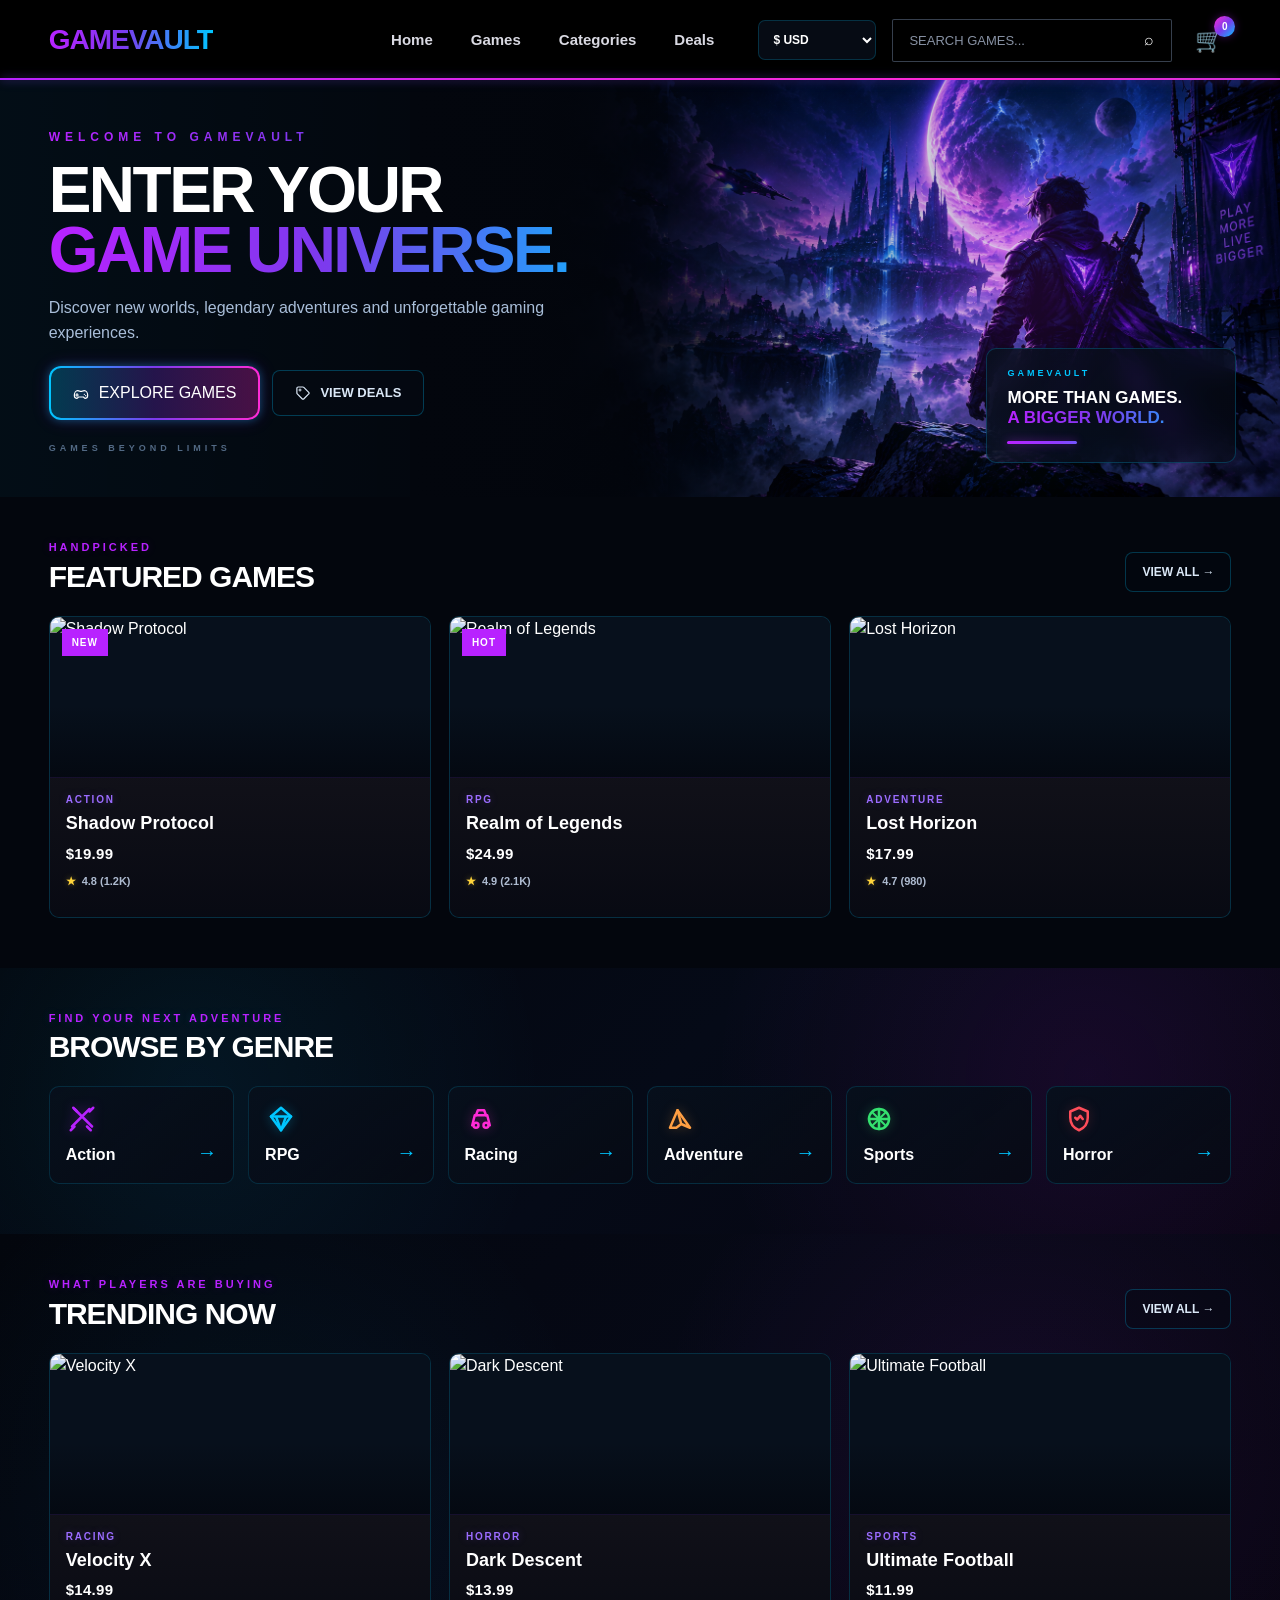
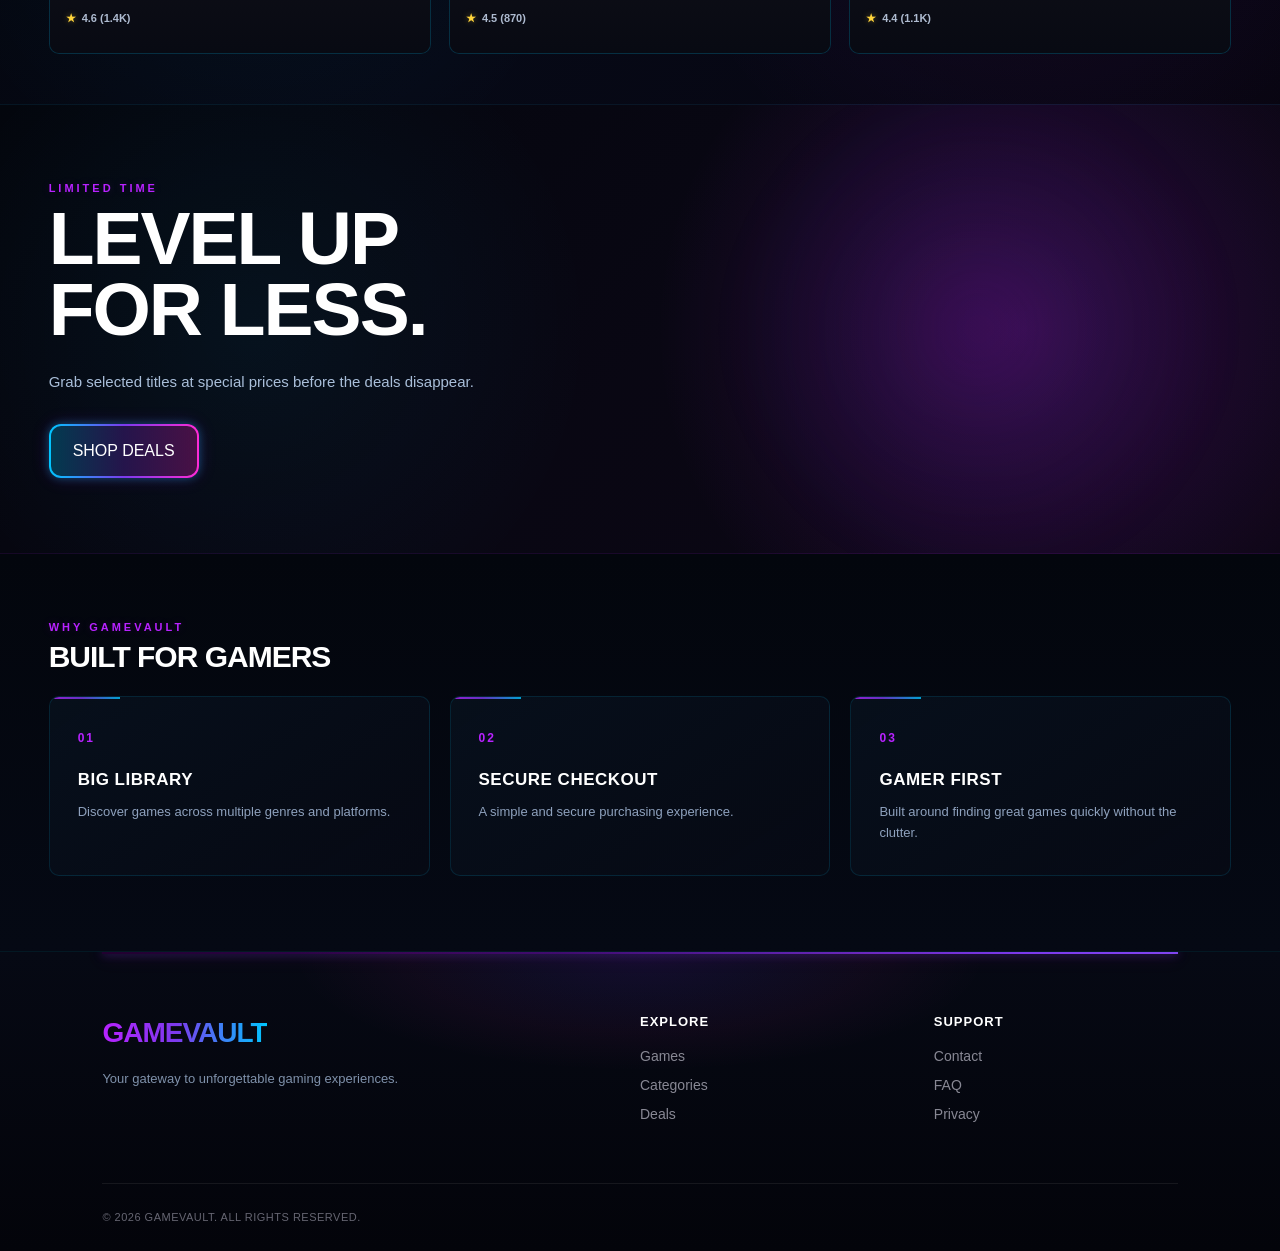
==== index.html @ 0b053c2a "Add files via upload" ====
<!DOCTYPE html>
<html lang="en">
<head>
    <meta charset="UTF-8">
    <meta name="viewport" content="width=device-width, initial-scale=1.0">
    <title>GameVault | Your Gaming Universe</title>
    <link rel="stylesheet" href="style.css">
</head>

<body>

    <!-- NAVIGATION -->
    <header>

        <nav class="navbar">

            <a href="index.html" class="logo">
                GAME<span>VAULT</span>
            </a>

            <ul class="nav-links">

                <li>
                    <a href="index.html">
                        Home
                    </a>
                </li>

                <li>
                    <a href="games.html">
                        Games
                    </a>
                </li>

                <li>
                    <a href="games.html#explore-games">
                        Categories
                    </a>
                </li>

                <li>
                    <a href="#deals">
                        Deals
                    </a>
                </li>

            </ul>

            <div class="nav-actions">

                <select class="currency-selector" id="currencySelector">

                    <option value="USD">
                        $ USD
                    </option>

                    <option value="NGN">
                        ₦ NGN
                    </option>

                    <option value="EUR">
                        € EUR
                    </option>

                    <option value="GBP">
                        £ GBP
                    </option>

                </select>


                <!-- SEARCH -->
                <div class="search-box">

                    <input
                        type="text"
                        id="gameSearch"
                        placeholder="SEARCH GAMES..."
                        autocomplete="off"
                    >

                    <button
                        class="search-btn"
                        id="searchBtn"
                        type="button"
                    >
                        ⌕
                    </button>

                    <div
                        class="search-results"
                        id="searchResults"
                    ></div>

                </div>


                <a href="cart.html" class="cart-btn">
                    🛒 <span>0</span>
                </a>

            </div>

            <button
    type="button"
    class="mobile-menu-btn"
    id="mobileMenuBtn"
    aria-label="Open navigation menu"
    aria-expanded="false"
>
    ☰
</button>

<div
    class="mobile-menu"
    id="mobileMenu"
>
    <a href="index.html">Home</a>
    <a href="games.html">Games</a>
    <a href="games.html#explore-games">Categories</a>
    <a href="index.html#deals">Deals</a>
</div>

        </nav>

    </header>


    <main>


        <!-- HERO -->
        <section class="hero">


            <!-- HERO CONTENT -->
            <div class="hero-content">

                <p class="hero-label">
                    WELCOME TO GAMEVAULT
                </p>


                <h1>
                    ENTER YOUR
                    <span>GAME UNIVERSE.</span>
                </h1>


                <p class="hero-description">
                    Discover new worlds, legendary adventures and
                    unforgettable gaming experiences.
                </p>


                <!-- HERO BUTTONS -->
                <div class="hero-buttons">


                    <!-- EXPLORE GAMES -->
                    <a
                        href="games.html"
                        class="btn primary-btn"
                    >

                        <svg
                            class="hero-btn-icon"
                            viewBox="0 0 24 24"
                            fill="none"
                            xmlns="http://www.w3.org/2000/svg"
                            aria-hidden="true"
                        >

                            <path
                                d="M7 8.5C4.24 8.5 2 11.74 2 15.5C2 18.26 3.34 20 5.2 20C6.58 20 7.36 19.05 8.25 18H15.75C16.64 19.05 17.42 20 18.8 20C20.66 20 22 18.26 22 15.5C22 11.74 19.76 8.5 17 8.5C15.55 8.5 14.5 9 13.5 9.5H10.5C9.5 9 8.45 8.5 7 8.5Z"
                                stroke="currentColor"
                                stroke-width="1.8"
                                stroke-linecap="round"
                                stroke-linejoin="round"
                            />

                            <path
                                d="M6 13V17"
                                stroke="currentColor"
                                stroke-width="1.8"
                                stroke-linecap="round"
                            />

                            <path
                                d="M4 15H8"
                                stroke="currentColor"
                                stroke-width="1.8"
                                stroke-linecap="round"
                            />

                            <circle
                                cx="17"
                                cy="14"
                                r="1"
                                fill="currentColor"
                            />

                            <circle
                                cx="19"
                                cy="16"
                                r="1"
                                fill="currentColor"
                            />

                        </svg>

                        <span>
                            EXPLORE GAMES
                        </span>

                    </a>


                    <!-- VIEW DEALS -->
                    <a
                        href="#deals"
                        class="btn secondary-btn"
                    >

                        <svg
                            class="hero-btn-icon"
                            viewBox="0 0 24 24"
                            fill="none"
                            xmlns="http://www.w3.org/2000/svg"
                            aria-hidden="true"
                        >

                            <path
                                d="M20.59 13.41L13.41 20.59C12.63 21.37 11.37 21.37 10.59 20.59L3.41 13.41C3.03 13.03 2.82 12.52 2.82 11.99V5C2.82 3.9 3.72 3 4.82 3H11.81C12.34 3 12.85 3.21 13.23 3.59L20.59 10.95C21.37 11.73 21.37 12.99 20.59 13.41Z"
                                stroke="currentColor"
                                stroke-width="1.8"
                                stroke-linecap="round"
                                stroke-linejoin="round"
                            />

                            <circle
                                cx="7.5"
                                cy="7.5"
                                r="1.5"
                                stroke="currentColor"
                                stroke-width="1.5"
                            />

                        </svg>

                        <span>
                            VIEW DEALS
                        </span>

                    </a>

                </div>


                <!-- HERO TAGLINE -->
                <div class="hero-tagline">

                    <span class="hero-tagline-line"></span>

                    <span>
                        GAMES BEYOND LIMITS
                    </span>

                </div>

            </div>


            <!-- HERO VISUAL -->
            <div class="hero-visual">

                <div class="hero-visual-glow"></div>

                <div class="hero-visual-image"></div>

                <div class="hero-visual-card">

                    <span class="hero-card-label">
                        GAMEVAULT
                    </span>

                    <h3>
                        MORE THAN GAMES.
                        <span>A BIGGER WORLD.</span>
                    </h3>

                    <div class="hero-card-line"></div>

                </div>

            </div>


        </section>


        <!-- FEATURED GAMES -->
        <section class="section featured">

            <div class="section-heading">

                <div>

                    <p class="section-label">
                        HANDPICKED
                    </p>

                    <h2>
                        FEATURED GAMES
                    </h2>

                </div>

                <a
                    href="games.html"
                    class="view-all"
                >
                    VIEW ALL →
                </a>

            </div>


            <div class="game-grid">


                <!-- SHADOW PROTOCOL -->
                <article class="game-card">

                    <div class="game-image">

                        <img
                            src="shadow-protocol.JPEG"
                            alt="Shadow Protocol"
                        >

                        <span class="game-tag">
                            NEW
                        </span>

                        <span class="game-overlay">
                            VIEW GAME
                        </span>

                    </div>

                    <div class="game-info">

                        <p class="game-category">
                            ACTION
                        </p>

                        <h3>
                            Shadow Protocol
                        </h3>

                        <p class="game-price">
                            $19.99
                        </p>

                        <div class="game-rating">
                            <span class="star">★</span>
                            <span>4.8 (1.2K)</span>
                        </div>

                    </div>

                </article>


                <!-- REALM OF LEGENDS -->
                <article class="game-card">

                    <div class="game-image game-image-2">

                        <img
                            src="realm-of-legends.JPEG"
                            alt="Realm of Legends"
                        >

                        <span class="game-tag">
                            HOT
                        </span>

                        <span class="game-overlay">
                            VIEW GAME
                        </span>

                    </div>

                    <div class="game-info">

                        <p class="game-category">
                            RPG
                        </p>

                        <h3>
                            Realm of Legends
                        </h3>

                        <p class="game-price">
                            $24.99
                        </p>

                        <div class="game-rating">
                            <span class="star">★</span>
                            <span>4.9 (2.1K)</span>
                        </div>


                    </div>

                </article>


                <!-- LOST HORIZON -->
                <article class="game-card">

                    <div class="game-image game-image-3">

                        <img
                            src="lost-horizon.JPEG"
                            alt="Lost Horizon"
                        >

                        <span class="game-overlay">
                            VIEW GAME
                        </span>

                    </div>

                    <div class="game-info">

                        <p class="game-category">
                            ADVENTURE
                        </p>

                        <h3>
                            Lost Horizon
                        </h3>

                        <p class="game-price">
                            $17.99
                        </p>

                        <div class="game-rating">
                            <span class="star">★</span>
                            <span>4.7 (980)</span>
                        </div>


                    </div>

                </article>

            </div>

        </section>


        <!-- CATEGORIES -->
        <section class="section categories">

            <div class="section-heading">

                <div>

                    <p class="section-label">
                        FIND YOUR NEXT ADVENTURE
                    </p>

                    <h2>
                        BROWSE BY GENRE
                    </h2>

                </div>

            </div>


            <div class="category-grid">


                <!-- ACTION -->
                <a
                    href="games.html?category=action"
                    class="category-card"
                >

                    <div class="category-content">

                        <span class="category-icon action-icon">

                            <svg
                                viewBox="0 0 24 24"
                                fill="none"
                                aria-hidden="true"
                            >

                                <path
                                    d="M6 4L20 18"
                                    stroke="currentColor"
                                    stroke-width="2"
                                    stroke-linecap="round"
                                />

                                <path
                                    d="M18 4L4 18"
                                    stroke="currentColor"
                                    stroke-width="2"
                                    stroke-linecap="round"
                                />

                                <path
                                    d="M8 6L5 3M16 18L19 21M18 6L21 3M6 18L3 21"
                                    stroke="currentColor"
                                    stroke-width="2"
                                    stroke-linecap="round"
                                />

                            </svg>

                        </span>

                        <h3>
                            Action
                        </h3>

                    </div>

                    <span class="category-arrow">
                        →
                    </span>

                </a>


                <!-- RPG -->
                <a
                    href="games.html?category=rpg"
                    class="category-card"
                >

                    <div class="category-content">

                        <span class="category-icon rpg-icon">

                            <svg
                                viewBox="0 0 24 24"
                                fill="none"
                                aria-hidden="true"
                            >

                                <path
                                    d="M12 3L4 10L12 21L20 10L12 3Z"
                                    stroke="currentColor"
                                    stroke-width="2"
                                    stroke-linejoin="round"
                                />

                                <path
                                    d="M4 10H20"
                                    stroke="currentColor"
                                    stroke-width="2"
                                    stroke-linecap="round"
                                />

                                <path
                                    d="M8 10L12 21L16 10"
                                    stroke="currentColor"
                                    stroke-width="2"
                                    stroke-linejoin="round"
                                />

                            </svg>

                        </span>

                        <h3>
                            RPG
                        </h3>

                    </div>

                    <span class="category-arrow">
                        →
                    </span>

                </a>


                <!-- RACING -->
                <a
                    href="games.html?category=racing"
                    class="category-card"
                >

                    <div class="category-content">

                        <span class="category-icon racing-icon">

                            <svg
                                viewBox="0 0 24 24"
                                fill="none"
                                aria-hidden="true"
                            >

                                <path
                                    d="M5 17L7 9H17L19 17"
                                    stroke="currentColor"
                                    stroke-width="2"
                                    stroke-linecap="round"
                                    stroke-linejoin="round"
                                />

                                <path
                                    d="M8 9L9.5 5H14.5L16 9"
                                    stroke="currentColor"
                                    stroke-width="2"
                                    stroke-linecap="round"
                                    stroke-linejoin="round"
                                />

                                <circle
                                    cx="8"
                                    cy="17"
                                    r="2"
                                    stroke="currentColor"
                                    stroke-width="2"
                                />

                                <circle
                                    cx="16"
                                    cy="17"
                                    r="2"
                                    stroke="currentColor"
                                    stroke-width="2"
                                />

                            </svg>

                        </span>

                        <h3>
                            Racing
                        </h3>

                    </div>

                    <span class="category-arrow">
                        →
                    </span>

                </a>


                <!-- ADVENTURE -->
                <a
                    href="games.html?category=adventure"
                    class="category-card"
                >

                    <div class="category-content">

                        <span class="category-icon adventure-icon">

                            <svg
                                viewBox="0 0 24 24"
                                fill="none"
                                aria-hidden="true"
                            >

                                <path
                                    d="M4 19L10 5L20 19L13 16L9 19L4 19Z"
                                    stroke="currentColor"
                                    stroke-width="2"
                                    stroke-linejoin="round"
                                />

                                <path
                                    d="M10 5L13 16"
                                    stroke="currentColor"
                                    stroke-width="2"
                                    stroke-linecap="round"
                                />

                            </svg>

                        </span>

                        <h3>
                            Adventure
                        </h3>

                    </div>

                    <span class="category-arrow">
                        →
                    </span>

                </a>


                <!-- SPORTS -->
                <a
                    href="games.html?category=sports"
                    class="category-card"
                >

                    <div class="category-content">

                        <span class="category-icon sports-icon">

                            <svg
                                viewBox="0 0 24 24"
                                fill="none"
                                aria-hidden="true"
                            >

                                <circle
                                    cx="12"
                                    cy="12"
                                    r="8"
                                    stroke="currentColor"
                                    stroke-width="2"
                                />

                                <path
                                    d="M12 4V20M4 12H20"
                                    stroke="currentColor"
                                    stroke-width="2"
                                    stroke-linecap="round"
                                />

                                <path
                                    d="M7 7L17 17M17 7L7 17"
                                    stroke="currentColor"
                                    stroke-width="1.5"
                                    stroke-linecap="round"
                                />

                            </svg>

                        </span>

                        <h3>
                            Sports
                        </h3>

                    </div>

                    <span class="category-arrow">
                        →
                    </span>

                </a>


                <!-- HORROR -->
                <a
                    href="games.html?category=horror"
                    class="category-card"
                >

                    <div class="category-content">

                        <span class="category-icon horror-icon">

                            <svg
                                viewBox="0 0 24 24"
                                fill="none"
                                aria-hidden="true"
                            >

                                <path
                                    d="M12 3L19 6V11C19 16 15.5 19.5 12 21C8.5 19.5 5 16 5 11V6L12 3Z"
                                    stroke="currentColor"
                                    stroke-width="2"
                                    stroke-linejoin="round"
                                />

                                <path
                                    d="M9 11L10.5 12.5L13 9.5L15 12"
                                    stroke="currentColor"
                                    stroke-width="2"
                                    stroke-linecap="round"
                                    stroke-linejoin="round"
                                />

                            </svg>

                        </span>

                        <h3>
                            Horror
                        </h3>

                    </div>

                    <span class="category-arrow">
                        →
                    </span>

                </a>

            </div>

        </section>


        <!-- TRENDING -->
        <section class="section trending">

            <div class="section-heading">

                <div>

                    <p class="section-label">
                        WHAT PLAYERS ARE BUYING
                    </p>

                    <h2>
                        TRENDING NOW
                    </h2>

                </div>

                <a
                    href="games.html"
                    class="view-all"
                >
                    VIEW ALL →
                </a>

            </div>


            <div class="game-grid">


                <!-- VELOCITY X -->
                <article class="game-card">

                    <div class="game-image game-image-4">

                        <img
                            src="velocity-x.JPEG"
                            alt="Velocity X"
                        >

                        <span class="game-overlay">
                            VIEW GAME
                        </span>

                    </div>

                    <div class="game-info">

                        <p class="game-category">
                            RACING
                        </p>

                        <h3>
                            Velocity X
                        </h3>

                        <p class="game-price">
                            $14.99
                        </p>

                        <div class="game-rating">
                            <span class="star">★</span>
                            <span>4.6 (1.4K)</span>
                        </div>

                    </div>

                </article>


                <!-- DARK DESCENT -->
                <article class="game-card">

                    <div class="game-image game-image-5">

                        <img
                            src="dark-descent.JPEG"
                            alt="Dark Descent"
                        >

                        <span class="game-overlay">
                            VIEW GAME
                        </span>

                    </div>

                    <div class="game-info">

                        <p class="game-category">
                            HORROR
                        </p>

                        <h3>
                            Dark Descent
                        </h3>

                        <p class="game-price">
                            $13.99
                        </p>

                        <div class="game-rating">
                            <span class="star">★</span>
                            <span>4.5 (870)</span>
                        </div>

                    </div>

                </article>


                <!-- ULTIMATE FOOTBALL -->
                <article class="game-card">

                    <div class="game-image game-image-6">

                        <img
                            src="ultimate-football.JPEG"
                            alt="Ultimate Football"
                        >

                        <span class="game-overlay">
                            VIEW GAME
                        </span>

                    </div>

                    <div class="game-info">

                        <p class="game-category">
                            SPORTS
                        </p>

                        <h3>
                            Ultimate Football
                        </h3>

                        <p class="game-price">
                            $11.99
                        </p>

                        <div class="game-rating">
                            <span class="star">★</span>
                            <span>4.4 (1.1K)</span>
                        </div>
                        

                    </div>

                </article>

            </div>

        </section>


        <!-- DEALS -->
        <section
            class="section deals"
            id="deals"
        >

            <div class="deal-content">

                <p class="section-label">
                    LIMITED TIME
                </p>

                <h2>
                    LEVEL UP<br>
                    FOR LESS.
                </h2>

                <p>
                    Grab selected titles at special prices before
                    the deals disappear.
                </p>

                <a
                    href="games.html"
                    class="btn primary-btn"
                >
                    SHOP DEALS
                </a>

            </div>

        </section>


        <!-- WHY GAMEVAULT -->
        <section class="section benefits">

            <div class="section-heading">

                <div>

                    <p class="section-label">
                        WHY GAMEVAULT
                    </p>

                    <h2>
                        BUILT FOR GAMERS
                    </h2>

                </div>

            </div>


            <div class="benefit-grid">


                <div class="benefit">

                    <span>
                        01
                    </span>

                    <h3>
                        BIG LIBRARY
                    </h3>

                    <p>
                        Discover games across multiple genres
                        and platforms.
                    </p>

                </div>


                <div class="benefit">

                    <span>
                        02
                    </span>

                    <h3>
                        SECURE CHECKOUT
                    </h3>

                    <p>
                        A simple and secure purchasing experience.
                    </p>

                </div>


                <div class="benefit">

                    <span>
                        03
                    </span>

                    <h3>
                        GAMER FIRST
                    </h3>

                    <p>
                        Built around finding great games quickly
                        without the clutter.
                    </p>

                </div>


            </div>

        </section>


    </main>


    <!-- FOOTER -->
    <footer>

        <div class="footer-content">


            <div>

                <a
                    href="index.html"
                    class="logo"
                >
                    GAME<span>VAULT</span>
                </a>

                <p>
                    Your gateway to unforgettable gaming experiences.
                </p>

            </div>


            <div>

                <h4>
                    EXPLORE
                </h4>

                <a href="games.html">
                    Games
                </a>

                <a href="games.html#explore-games">
                    Categories
                </a>

                <a href="#deals">
                    Deals
                </a>

            </div>


            <div>

                <h4>
                    SUPPORT
                </h4>

                <a href="#">
                    Contact
                </a>

                <a href="#">
                    FAQ
                </a>

                <a href="#">
                    Privacy
                </a>

            </div>


        </div>


        <div class="footer-bottom">

            <p>
                © 2026 GAMEVAULT. ALL RIGHTS RESERVED.
            </p>

        </div>

    </footer>


    <script src="script.js"></script>

</body>
</html>
---- style.css ----
/* =========================================
   GAMEVAULT
   COMPLETE HOMEPAGE DESIGN SYSTEM
========================================= */

:root {
    --bg: #03060d;
    --bg-soft: #060b14;
    --card: #07101c;

    --white: #ffffff;
    --text: #d9e4f5;
    --muted: #8ea1bd;

    --purple: #b822ff;
    --blue: #00c6ff;
    --pink: #ff2bd6;

    --gradient: linear-gradient(
        90deg,
        #b822ff 0%,
        #7c3aed 45%,
        #00c6ff 100%
    );

    --border: rgba(0, 198, 255, 0.18);

    --transition: 0.3s ease;
}


/* =========================================
   RESET
========================================= */

* {
    margin: 0;
    padding: 0;
    box-sizing: border-box;
}

html {
    scroll-behavior: smooth;
}

body {
    font-family: "Sora", sans-serif;
    background: var(--bg);
    color: var(--white);
    line-height: 1.5;
    overflow-x: hidden;
}

a {
    color: inherit;
    text-decoration: none;
}

button,
input,
select {
    font: inherit;
}

img {
    max-width: 100%;
    display: block;
}


/* =========================================
   GAMEVAULT
   LOGO + NAVBAR + HERO
========================================= */


/* =========================================
   LOGO — YOUR ORIGINAL
========================================= */

.logo {
    font-size: 28px;
    font-weight: 900;
    letter-spacing: -1px;

    background: var(--gradient);
    -webkit-background-clip: text;
    background-clip: text;
    color: transparent;

    white-space: nowrap;
}


/* =========================================
   NAVBAR
========================================= */

header {
    position: sticky;
    top: 0;
    z-index: 1000;

    background: #000000;

    border-bottom: none;

    backdrop-filter: none;
    -webkit-backdrop-filter: none;
}

.navbar {
    height: 80px;

    padding: 0 3.8%;

    display: flex;
    align-items: center;

    gap: 34px;

    background: #000000;
}


/* =========================================
   NAV LINKS
========================================= */

.nav-links {
    display: flex;
    align-items: center;

    gap: 38px;

    list-style: none;

    margin-left: auto;
}

.nav-links a {
    position: relative;

    display: inline-flex;
    align-items: center;

    height: 80px;

    padding: 0;

    color: #d9d9e2;

    font-size: 15px;
    font-weight: 600;

    transition:
        color 0.35s ease,
        text-shadow 0.35s ease;
}

.nav-links a:hover {
    color: #ffffff;

    text-shadow:
        0 0 8px rgba(255, 255, 255, 0.18);
}



/* =========================================
   NAV ACTIONS
========================================= */

.nav-actions {
    display: flex;
    align-items: center;

    gap: 16px;

    margin-left: 10px;
}


/* =========================================
   USD SELECTOR
========================================= */

.currency-selector {
    height: 43px;

    min-width: 118px;

    padding: 0 12px;

    border: 1px solid rgba(120, 140, 170, 0.45);

    border-radius: 2px;

    background: #000000;

    color: #ffffff;

    outline: none;

    font-size: 13px;
    font-weight: 600;

    cursor: pointer;

    transition:
        border-color 0.3s ease,
        background 0.3s ease;
}

.currency-selector:hover {
    border-color:#b822ff;
    background:#02040a;
    transform:translateY(-1px);
    box-shadow:0 0 8px rgba(184,34,255,.35);
}

.currency-selector:focus {
    border-color:
        rgba(0, 198, 255, 0.65);

    box-shadow: none;
}

.currency-selector option {
    background: #000000;
    color: #ffffff;
}


/* =========================================
   SEARCH
========================================= */

.search-box {
    position: relative;

    display: flex;
    align-items: center;

    width: 280px;
    height: 43px;

    border: none;
    border-radius: 0;

    background: transparent;

    overflow: visible;

    box-shadow: none;
}

.search-box input {
    width: 100%;
    height: 100%;

    padding: 0 48px 0 16px;

    border: 1px solid rgba(120, 140, 170, 0.45);

    border-radius: 2px;

    outline: none;

    background: #000000;

    color: #ffffff;

    font-size: 13px;

    transition:
        border-color 0.3s ease,
        background 0.3s ease;
}

.search-box input::placeholder {
    color: #8791a3;
}

.search-box input:hover {
    border-color:#b822ff;
    background:#02040a;
    transform:translateY(-1px);
    box-shadow:0 0 8px rgba(184,34,255,.35);
}

.search-box input:focus {
    border-color:
        rgba(0, 198, 255, 0.65);

    background: #02040a;

    box-shadow: none;
}


/* SEARCH ICON */

.search-btn {
    position: absolute;

    right: 0;

    width: 46px;
    height: 100%;

    display: flex;
    align-items: center;
    justify-content: center;

    border: none;

    background: transparent;

    color: #ffffff;

    cursor: pointer;

    transition:
        color 0.3s ease,
        transform 0.3s ease;
}

.search-btn:hover {
    color: #00c6ff;

    transform: scale(1.06);

    text-shadow:
        0 0 8px rgba(0, 198, 255, 0.45);
}


/* =========================================
   SEARCH DROPDOWN
========================================= */

.search-results {
    position: absolute;

    top: calc(100% + 8px);
    left: 0;
    right: 0;

    display: block;

    max-height: 320px;

    overflow-y: auto;

    padding: 6px;

    background:
        rgba(5, 10, 20, 0.98);

    border:
        1px solid
        rgba(120, 140, 170, 0.35);

    border-radius: 4px;

    box-shadow:
        0 12px 30px rgba(0, 0, 0, 0.55);

    opacity: 0;
    visibility: hidden;

    transform: translateY(-6px);

    pointer-events: none;

    transition:
        opacity 0.25s ease,
        transform 0.25s ease,
        visibility 0.25s ease;

    z-index: 9999;
}

.search-results.active {
    opacity: 1;
    visibility: visible;

    transform: translateY(0);

    pointer-events: auto;
}

.search-result-item {
    display: flex;
    align-items: center;
    justify-content: space-between;

    padding: 11px 12px;

    border-radius: 3px;

    color: #ffffff;

    cursor: pointer;

    transition:
        background 0.25s ease,
        transform 0.25s ease;
}

.search-result-item:hover {
    background:
        rgba(124, 58, 237, 0.10);

    transform: translateX(3px);
}

.search-result-item small {
    color: #8ea1bd;

    font-size: 10px;
}

.search-no-results {
    padding: 14px 12px;

    color: #8ea1bd;

    font-size: 11px;
    font-weight: 700;

    letter-spacing: 1px;
}


/* =========================================
   CART
========================================= */

.cart-btn {
    position: relative;

    width: 43px;
    height: 43px;

    display: flex;
    align-items: center;
    justify-content: center;

    border: none;

    background: transparent;

    color: #ffffff;

    cursor: pointer;

    font-size: 23px;

    transition:
        color 0.3s ease,
        transform 0.3s ease;
}

.cart-btn:hover {
    color: #00c6ff;

    transform: translateY(-1px);
}

.cart-btn span {
    position: absolute;

    top: -3px;
    right: -4px;

    min-width: 21px;
    height: 21px;

    padding: 0 5px;

    display: flex;
    align-items: center;
    justify-content: center;

    border-radius: 50%;

    background:
        linear-gradient(
            135deg,
            #ff2bd6,
            #7c3aed,
            #00c6ff
        );

    color: #ffffff;

    font-size: 10px;
    font-weight: 800;

    box-shadow:
        0 0 8px rgba(184, 34, 255, 0.35);
}


/* =========================================
   NAVBAR BOTTOM LINE
========================================= */

header::after {
    content:"";
    position:absolute;
    left:0;
    right:0;
    bottom:0;
    height:2px;
    background:linear-gradient(
        90deg,
        #b822ff,
        #ff2bd6,
        #7c3aed,
        #00c6ff,
        #b822ff
    );
    background-size:300% 100%;
    animation: navbarLineMove 6s linear infinite;
    box-shadow:
        0 0 8px rgba(184,34,255,.45),
        0 0 12px rgba(0,198,255,.25);
}

@keyframes navbarLineMove {
    0% {
        background-position:0% 50%;
    }

    100% {
        background-position:300% 50%;
    }
}


/* =========================================
   HERO
========================================= */

.hero {
    position: relative;

    min-height: 360px;

    display: flex;
    align-items: center;

    padding: 48px 3.8% 42px;

    overflow: hidden;

    background:
        linear-gradient(
            90deg,
            #03060d 0%,
            #03060d 34%,
            rgba(3, 6, 13, 0.92) 48%,
            rgba(3, 6, 13, 0.35) 72%,
            rgba(3, 6, 13, 0.75) 100%
        );
}

.hero::before {
    content: "";

    position: absolute;

    width: 520px;
    height: 520px;

    right: 10%;
    top: 50%;

    transform: translateY(-50%);

    background:
        radial-gradient(
            circle,
            rgba(124, 58, 237, 0.20) 0%,
            rgba(184, 34, 255, 0.10) 35%,
            transparent 70%
        );

    filter: blur(35px);

    pointer-events: none;
}

.hero::after {
    content: "";

    position: absolute;

    inset: 0;

    background:
        linear-gradient(
            90deg,
            rgba(0, 198, 255, 0.04),
            transparent 40%,
            rgba(184, 34, 255, 0.05)
        );

    pointer-events: none;
}


/* =========================================
   HERO CONTENT
========================================= */

.hero-content {
    position: relative;
    z-index: 2;

    width: 52%;
    max-width: 720px;
}


/* =========================================
   HERO LABEL
========================================= */

.hero-label {
    margin-bottom: 14px;

    font-size: 12px;
    font-weight: 700;

    letter-spacing: 5px;
    text-transform: uppercase;

    background: var(--gradient);
    -webkit-background-clip: text;
    background-clip: text;

    color: transparent;
}


/* =========================================
   HERO HEADING
========================================= */

.hero h1 {
    margin: 0;

    max-width: 700px;

    font-size: clamp(46px, 5vw, 70px);

    line-height: 0.94;

    font-weight: 900;

    letter-spacing: -2.5px;

    text-transform: uppercase;
}

.hero h1 span {
    display: block;

    background: var(--gradient);

    -webkit-background-clip: text;
    background-clip: text;

    color: transparent;
}


/* =========================================
   HERO DESCRIPTION
========================================= */

.hero-description {
    max-width: 590px;

    margin-top: 16px;

    color: #a9bed9;

    font-size: 16px;

    line-height: 1.55;
}


/* =========================================
   HERO BUTTONS
========================================= */

.hero-buttons {
    position: relative;
    z-index: 20;

    display: flex;
    align-items: center;

    gap: 12px;

    margin-top: 20px;
}


/* =========================================
   PRIMARY BUTTON
========================================= */

.primary-btn {
    display: inline-flex;

    align-items: center;
    justify-content: center;

    gap: 10px;

    padding: 13px 22px;

    background: rgba(3, 6, 13, 0.72);

    color: #ffffff;

    border: 2px solid transparent;

    border-radius: 12px;

    background-image:
        linear-gradient(
            rgba(3, 6, 13, 0.72),
            rgba(3, 6, 13, 0.72)
        ),
        linear-gradient(
            90deg,
            #00c6ff,
            #7c3aed,
            #ff2bd6
        );

    background-origin: border-box;

    background-clip:
        padding-box,
        border-box;

    box-shadow:
        0 0 8px rgba(0, 198, 255, 0.35),
        0 0 18px rgba(184, 34, 255, 0.18);

    transition:
        transform 0.4s ease,
        box-shadow 0.4s ease;
}

.primary-btn:hover {
    transform: translateY(-2px);

    box-shadow:
        0 0 10px rgba(0, 198, 255, 0.5),
        0 0 22px rgba(184, 34, 255, 0.35),
        0 0 30px rgba(255, 43, 214, 0.15);
}


/* =========================================
   SECONDARY BUTTON
========================================= */

.secondary-btn {
    display: inline-flex;

    align-items: center;
    justify-content: center;

    gap: 9px;

    min-height: 46px;

    padding: 0 22px;

    border: 1px solid rgba(0, 198, 255, 0.28);

    border-radius: 8px;

    background: rgba(5, 10, 19, 0.65);

    color: #dbe8f7;

    font-size: 13px;
    font-weight: 700;

    cursor: pointer;

    transition:
        border-color var(--transition),
        background var(--transition),
        transform var(--transition);
}

.secondary-btn:hover {
    transform: translateY(-2px);

    border-color:
        rgba(184, 34, 255, 0.6);

    background:
        rgba(124, 58, 237, 0.08);
}

.hero-buttons svg {
    width: 16px;
    height: 16px;

    flex-shrink: 0;
}


/* =========================================
   HERO TAGLINE
========================================= */

.hero-tagline {
    position: relative;
    z-index: 20;

    margin-top: 22px;

    color: #526984;

    font-size: 9px;
    font-weight: 700;

    letter-spacing: 4px;

    text-transform: uppercase;
}


/* =========================================
   HERO VISUAL
========================================= */

.hero-visual {
    position: absolute;

    top: 0;
    right: 0;

    width: 68%;
    height: 100%;

    overflow: hidden;

    z-index: 1;

    pointer-events: none;
}

.hero-visual-image {
    position: absolute;

    inset: 0;

    background-image:
        linear-gradient(
            90deg,
            #03060d 0%,
            rgba(3, 6, 13, 0.90) 14%,
            rgba(3, 6, 13, 0.58) 28%,
            rgba(3, 6, 13, 0.20) 46%,
            rgba(3, 6, 13, 0.03) 70%,
            rgba(3, 6, 13, 0.10) 100%
        ),
        url("gamevault-hero.png");

    background-size: cover;

    background-position: 40% center;

    background-repeat: no-repeat;

    opacity: 0.92;
}

.hero-visual-glow {
    position: absolute;

    width: 420px;
    height: 420px;

    right: 5%;
    top: 50%;

    transform: translateY(-50%);

    border-radius: 50%;

    background:
        radial-gradient(
            circle,
            rgba(184, 34, 255, 0.18) 0%,
            rgba(124, 58, 237, 0.10) 38%,
            rgba(0, 198, 255, 0.05) 58%,
            transparent 72%
        );

    filter: blur(25px);

    z-index: 2;
}


/* =========================================
   HERO INFO CARD
========================================= */

.hero-visual-card {
    position: absolute;

    right: 5%;
    bottom: 34px;

    width: 250px;

    padding: 18px 20px;

    border: 1px solid rgba(0, 198, 255, 0.22);

    border-radius: 10px;

    background:
        linear-gradient(
            135deg,
            rgba(7, 16, 28, 0.82),
            rgba(7, 10, 20, 0.65)
        );

    backdrop-filter: blur(12px);

    box-shadow:
        0 15px 35px rgba(0, 0, 0, 0.35);

    z-index: 3;
}

.hero-card-label {
    display: block;

    margin-bottom: 7px;

    color: #00c6ff;

    font-size: 9px;
    font-weight: 800;

    letter-spacing: 3px;
}

.hero-visual-card h3 {
    color: #ffffff;

    font-size: 17px;

    line-height: 1.2;

    font-weight: 800;
}

.hero-visual-card h3 span {
    display: block;

    background: var(--gradient);

    -webkit-background-clip: text;
    background-clip: text;

    color: transparent;
}


/* =========================================
   SIGNATURE ANIMATED LINE
========================================= */

.hero-card-line {
    width: 70px;
    height: 3px;

    margin-top: 13px;

    border-radius: 999px;

    background:
        linear-gradient(
            90deg,
            #b822ff 0%,
            #8f3cff 18%,
            #4d7cff 35%,
            #00c6ff 50%,
            #55e6c1 62%,
            #b8ff00 73%,
            #e8d44a 84%,
            #ffd700 92%,
            #b822ff 100%
        );

    background-size: 400% 100%;

    animation:
        heroLineMove 7s linear infinite;

    box-shadow:
        0 0 8px rgba(184, 34, 255, 0.45);
}

@keyframes heroLineMove {

    0% {
        background-position: 0% 50%;
    }

    100% {
        background-position: 400% 50%;
    }
}

/* =========================================
   CURRENCY SELECTOR
========================================= */

.currency-selector {
    height: 40px;

    padding: 0 10px;

    border: 1px solid rgba(0, 198, 255, 0.2);
    border-radius: 7px;

    background: #060b14;
    color: #ffffff;

    outline: none;

    font-size: 12px;

    cursor: pointer;
}

.currency-selector:focus {
    border-color: var(--blue);
}

.currency-selector option {
    background: #060b14;
    color: #ffffff;
}


/* =========================================
   HERO
========================================= */

.hero {
    position: relative;

    min-height: 360px;

    display: flex;
    align-items: center;

    padding: 48px 3.8% 42px;

    overflow: hidden;

    background:
        linear-gradient(
            90deg,
            #03060d 0%,
            #03060d 34%,
            rgba(3, 6, 13, 0.92) 48%,
            rgba(3, 6, 13, 0.35) 72%,
            rgba(3, 6, 13, 0.75) 100%
        );
}

.hero::before {
    content: "";

    position: absolute;

    width: 520px;
    height: 520px;

    right: 10%;
    top: 50%;

    transform: translateY(-50%);

    background:
        radial-gradient(
            circle,
            rgba(124, 58, 237, 0.20) 0%,
            rgba(184, 34, 255, 0.10) 35%,
            transparent 70%
        );

    filter: blur(35px);

    pointer-events: none;
}

.hero::after {
    content: "";

    position: absolute;

    inset: 0;

    background:
        linear-gradient(
            90deg,
            rgba(0, 198, 255, 0.04),
            transparent 40%,
            rgba(184, 34, 255, 0.05)
        );

    pointer-events: none;
}


/* =========================================
   HERO CONTENT
========================================= */

.hero-content {
    position: relative;
    z-index: 2;

    width: 52%;
    max-width: 720px;
}


/* =========================================
   HERO LABEL
========================================= */

.hero-label {
    margin-bottom: 14px;

    font-size: 12px;
    font-weight: 700;

    letter-spacing: 5px;
    text-transform: uppercase;

    background: var(--gradient);
    -webkit-background-clip: text;
    background-clip: text;
    color: transparent;
}


/* =========================================
   HERO HEADING
========================================= */

.hero h1 {
    margin: 0;

    max-width: 700px;

    font-size: clamp(46px, 5vw, 70px);
    line-height: 0.94;

    font-weight: 900;
    letter-spacing: -2.5px;

    text-transform: uppercase;
}

.hero h1 span {
    display: block;

    background: var(--gradient);
    -webkit-background-clip: text;
    background-clip: text;
    color: transparent;
}


/* =========================================
   HERO DESCRIPTION
========================================= */

.hero-description {
    max-width: 590px;

    margin-top: 16px;

    color: #a9bed9;

    font-size: 16px;
    line-height: 1.55;
}


/* =========================================
   HERO BUTTONS
========================================= */

.hero-buttons {
    position: relative;
    z-index: 20;

    display: flex;
    align-items: center;

    gap: 12px;

    margin-top: 20px;
}


/* =========================================
   PRIMARY BUTTON
========================================= */

.primary-btn {
    display: inline-flex;
    align-items: center;
    justify-content: center;
    gap: 10px;

    padding: 13px 22px;

    background: rgba(3, 6, 13, 0.72);

    color: #ffffff;

    border: 2px solid transparent;
    border-radius: 12px;

    background-image:
        linear-gradient(
            rgba(3, 6, 13, 0.72),
            rgba(3, 6, 13, 0.72)
        ),
        linear-gradient(
            90deg,
            #00c6ff,
            #7c3aed,
            #ff2bd6
        );

    background-origin: border-box;
    background-clip: padding-box, border-box;

    box-shadow:
        0 0 8px rgba(0, 198, 255, 0.35),
        0 0 18px rgba(184, 34, 255, 0.18);

    transition:
        transform 0.4s ease,
        box-shadow 0.4s ease;
}

.primary-btn:hover {
    transform: translateY(-2px);

    box-shadow:
        0 0 10px rgba(0, 198, 255, 0.5),
        0 0 22px rgba(184, 34, 255, 0.35),
        0 0 30px rgba(255, 43, 214, 0.15);
}


/* =========================================
   SECONDARY BUTTON
========================================= */

.secondary-btn {
    display: inline-flex;
    align-items: center;
    justify-content: center;
    gap: 9px;

    min-height: 46px;

    padding: 0 22px;

    border: 1px solid rgba(0, 198, 255, 0.28);
    border-radius: 8px;

    background: rgba(5, 10, 19, 0.65);

    color: #dbe8f7;

    font-size: 13px;
    font-weight: 700;

    cursor: pointer;

    transition:
        border-color var(--transition),
        background var(--transition),
        transform var(--transition);
}

.secondary-btn:hover {
    transform: translateY(-2px);

    border-color: rgba(184, 34, 255, 0.6);

    background: rgba(124, 58, 237, 0.08);
}

.hero-buttons svg {
    width: 16px;
    height: 16px;

    flex-shrink: 0;
}


/* =========================================
   HERO TAGLINE
========================================= */

.hero-tagline {
    position: relative;
    z-index: 20;

    margin-top: 22px;

    color: #526984;

    font-size: 9px;
    font-weight: 700;

    letter-spacing: 4px;
    text-transform: uppercase;
}


/* =========================================
   HERO VISUAL
========================================= */

.hero-visual {
    position: absolute;

    top: 0;
    right: 0;

    width: 68%;
    height: 100%;

    overflow: hidden;

    z-index: 1;

    pointer-events: none;
}

.hero-visual-image {
    position: absolute;

    inset: 0;

    background-image:
        linear-gradient(
            90deg,
            #03060d 0%,
            rgba(3, 6, 13, 0.90) 14%,
            rgba(3, 6, 13, 0.58) 28%,
            rgba(3, 6, 13, 0.20) 46%,
            rgba(3, 6, 13, 0.03) 70%,
            rgba(3, 6, 13, 0.10) 100%
        ),
        url("gamevault-hero.png");

    background-size: cover;
    background-position: 40% center;
    background-repeat: no-repeat;

    opacity: 0.92;
}

.hero-visual-glow {
    position: absolute;

    width: 420px;
    height: 420px;

    right: 5%;
    top: 50%;

    transform: translateY(-50%);

    border-radius: 50%;

    background:
        radial-gradient(
            circle,
            rgba(184, 34, 255, 0.18) 0%,
            rgba(124, 58, 237, 0.10) 38%,
            rgba(0, 198, 255, 0.05) 58%,
            transparent 72%
        );

    filter: blur(25px);

    z-index: 2;
}


/* =========================================
   HERO INFO CARD
========================================= */

.hero-visual-card {
    position: absolute;

    right: 5%;
    bottom: 34px;

    width: 250px;

    padding: 18px 20px;

    border: 1px solid rgba(0, 198, 255, 0.22);
    border-radius: 10px;

    background:
        linear-gradient(
            135deg,
            rgba(7, 16, 28, 0.82),
            rgba(7, 10, 20, 0.65)
        );

    backdrop-filter: blur(12px);

    box-shadow:
        0 15px 35px rgba(0, 0, 0, 0.35);

    z-index: 3;
}

.hero-card-label {
    display: block;

    margin-bottom: 7px;

    color: #00c6ff;

    font-size: 9px;
    font-weight: 800;

    letter-spacing: 3px;
}

.hero-visual-card h3 {
    color: #ffffff;

    font-size: 17px;
    line-height: 1.2;

    font-weight: 800;
}

.hero-visual-card h3 span {
    display: block;

    background: var(--gradient);
    -webkit-background-clip: text;
    background-clip: text;

    color: transparent;
}


/* =========================================
   SIGNATURE ANIMATED LINE
========================================= */

.hero-card-line {
    width: 70px;
    height: 3px;

    margin-top: 13px;

    border-radius: 999px;

    background:
        linear-gradient(
            90deg,
            #b822ff 0%,
            #8f3cff 18%,
            #4d7cff 35%,
            #00c6ff 50%,
            #55e6c1 62%,
            #b8ff00 73%,
            #e8d44a 84%,
            #ffd700 92%,
            #b822ff 100%
        );

    background-size: 400% 100%;

    animation: heroLineMove 7s linear infinite;

    box-shadow:
        0 0 8px rgba(184, 34, 255, 0.45);
}

@keyframes heroLineMove {
    0% {
        background-position: 0% 50%;
    }

    100% {
        background-position: 400% 50%;
    }
}


/* =========================================
   GLOBAL SECTION
========================================= */

.section {
    position: relative;

    padding-left: 3.8%;
    padding-right: 3.8%;
}


/* =========================================
   SECTION HEADING
========================================= */

.section-heading {
    display: flex;
    align-items: flex-end;
    justify-content: space-between;

    gap: 30px;

    margin-bottom: 24px;
}

.section-heading h2 {
    margin: 0;

    color: #ffffff;

    font-size: 30px;
    font-weight: 900;

    line-height: 1;

    letter-spacing: -1px;

    text-transform: uppercase;
}

.section-label {
    margin: 0 0 6px;

    color: var(--purple);

    font-size: 11px;
    font-weight: 800;

    letter-spacing: 3px;

    text-transform: uppercase;

    text-shadow:
        0 0 10px rgba(184, 34, 255, 0.18);
}


/* =========================================
   VIEW ALL
========================================= */

.view-all {
    padding: 10px 16px;

    border: 1px solid rgba(0, 198, 255, 0.25);
    border-radius: 8px;

    background: rgba(5, 10, 19, 0.35);

    color: #dbe8f7;

    font-size: 12px;
    font-weight: 700;

    white-space: nowrap;

    transition:
        border-color 0.3s ease,
        background 0.3s ease,
        transform 0.3s ease;
}

.view-all:hover {
    border-color: rgba(184, 34, 255, 0.55);

    background: rgba(124, 58, 237, 0.08);

    transform: translateY(-2px);
}


/* =========================================
   FEATURED
========================================= */

.featured {
    padding-top: 42px;
    padding-bottom: 50px;

    background: var(--bg);
}

.featured .game-grid {
    display: grid;

    grid-template-columns:
        repeat(3, minmax(0, 1fr));

    gap: 18px;
}


/* =========================================
   CATEGORIES
========================================= */

.categories {
    padding-top: 42px;
    padding-bottom: 50px;

    background:
        radial-gradient(
            circle at 15% 45%,
            rgba(0, 198, 255, 0.08),
            transparent 32%
        ),
        radial-gradient(
            circle at 85% 40%,
            rgba(184, 34, 255, 0.09),
            transparent 34%
        ),
        linear-gradient(
            135deg,
            #03060d 0%,
            #050a17 50%,
            #070511 100%
        );
}

.categories .section-label {
    color: #b822ff;

    text-shadow:
        0 0 10px rgba(0, 198, 255, 0.18);
}

.categories .section-heading h2 {
    color: #ffffff;
}


/* =========================================
   CATEGORY GRID
========================================= */

.category-grid {
    display: grid;

    grid-template-columns:
        repeat(6, minmax(0, 1fr));

    gap: 14px;
}

.category-card {
    min-height: 90px;

    padding: 16px;

    display: flex;
    align-items: flex-end;
    justify-content: space-between;

    border: 1px solid rgba(0, 198, 255, 0.16);
    border-radius: 10px;

    background:
        linear-gradient(
            145deg,
            rgba(7, 16, 28, 0.95),
            rgba(7, 10, 20, 0.85)
        );

    color: #ffffff;

    transition:
        transform var(--transition),
        border-color var(--transition),
        box-shadow var(--transition);
}

.category-card h3 {
    font-size: 16px;
    font-weight: 700;
}

.category-content {
    display: flex;
    flex-direction: column;
    align-items: flex-start;

    gap: 8px;
}

.category-icon {
    width: 32px;
    height: 32px;

    display: flex;
    align-items: center;
    justify-content: center;

    flex-shrink: 0;
}

.category-icon svg {
    width: 30px;
    height: 30px;
}

.category-card .action-icon {
    color: #b822ff;

    filter:
        drop-shadow(
            0 0 6px
            rgba(184, 34, 255, 0.35)
        );
}

.category-card .rpg-icon {
    color: #00c6ff;

    filter:
        drop-shadow(
            0 0 6px
            rgba(0, 198, 255, 0.35)
        );
}

.category-card .racing-icon {
    color: #ff2bd6;

    filter:
        drop-shadow(
            0 0 6px
            rgba(255, 43, 214, 0.35)
        );
}

.category-card .adventure-icon {
    color: #ff9f43;

    filter:
        drop-shadow(
            0 0 6px
            rgba(255, 159, 67, 0.30)
        );
}

.category-card .sports-icon {
    color: #35e06f;

    filter:
        drop-shadow(
            0 0 6px
            rgba(53, 224, 111, 0.30)
        );
}

.category-card .horror-icon {
    color: #ff4d5a;

    filter:
        drop-shadow(
            0 0 6px
            rgba(255, 77, 90, 0.30)
        );
}

.category-arrow {
    color: #00c6ff;

    font-size: 20px;

    transition:
        color var(--transition),
        transform var(--transition);
}

.category-card:hover {
    transform: translateY(-3px);

    border-color: rgba(184, 34, 255, 0.5);

    box-shadow:
        0 8px 24px rgba(0, 0, 0, 0.3),
        0 0 16px rgba(184, 34, 255, 0.08);
}

.category-card:hover .category-arrow {
    color: #ffffff;
    transform: translateX(4px);
}


/* =========================================
   TRENDING
========================================= */

.trending {
    padding-top: 42px;
    padding-bottom: 50px;

    background:
        radial-gradient(
            circle at 80% 45%,
            rgba(184, 34, 255, 0.08),
            transparent 35%
        ),
        radial-gradient(
            circle at 20% 50%,
            rgba(0, 198, 255, 0.05),
            transparent 32%
        ),
        linear-gradient(
            135deg,
            #03060d 0%,
            #060916 50%,
            #080511 100%
        );
}

.trending .section-heading {
    display: flex;
    align-items: flex-end;
    justify-content: space-between;

    gap: 30px;

    margin-bottom: 24px;
}

.trending .section-label {
    color: #b822ff;
}

.trending .section-heading h2 {
    color: #ffffff;
}


/* =========================================
   GAME GRID
========================================= */

.game-grid {
    display: grid;

    grid-template-columns:
        repeat(3, minmax(0, 1fr));

    gap: 18px;
}


/* =========================================
   GAME CARD
========================================= */

.game-card {
    position: relative;

    overflow: hidden;

    min-width: 0;

    border: 1px solid rgba(0, 198, 255, 0.17);
    border-radius: 10px;

    background: var(--card);

    transition:
        transform var(--transition),
        border-color var(--transition),
        box-shadow var(--transition);
}

.game-card:hover {
    transform: translateY(-4px);

    border-color: rgba(184, 34, 255, 0.5);

    box-shadow:
        0 12px 28px rgba(0, 0, 0, 0.35),
        0 0 18px rgba(184, 34, 255, 0.10);
}


/* =========================================
   GAME IMAGE
========================================= */

.game-image {
    position: relative;

    height: 170px;

    overflow: hidden;

    background: #07101c;
}

.featured .game-image,
.trending .game-image {
    height: 160px;
}

.game-image img {
    width: 100%;
    height: 100%;

    object-fit: cover;
    object-position: center top;

    transition:
        transform 0.45s ease,
        filter 0.45s ease;
}

.game-card:hover .game-image img {
    transform: scale(1.04);

    filter: brightness(1.08);
}


/* =========================================
   GAME IMAGE OVERLAY
========================================= */

.game-image::after {
    content: "";

    position: absolute;

    inset: 0;

    background:
        linear-gradient(
            180deg,
            transparent 55%,
            rgba(3, 6, 13, 0.7) 100%
        );

    pointer-events: none;
}

.game-overlay {
    position: absolute;

    inset: 0;

    display: flex;
    align-items: center;
    justify-content: center;

    background: rgba(3, 6, 13, 0.55);

    color: #ffffff;

    font-size: 12px;
    font-weight: 800;

    letter-spacing: 2px;

    opacity: 0;

    transition:
        opacity 0.35s ease,
        background 0.35s ease;

    z-index: 2;
}

.game-card:hover .game-overlay {
    opacity: 1;

    background: rgba(3, 6, 13, 0.42);
}


/* =========================================
   GAME TAG
========================================= */

.game-tag {
    position: absolute;

    top: 12px;
    left: 12px;

    padding: 6px 10px;

    background: var(--purple);

    color: #ffffff;

    font-size: 10px;
    font-weight: 900;

    letter-spacing: 1px;

    z-index: 3;
}


/* =========================================
   GAME INFO
========================================= */

.game-info {
    padding: 14px 16px 15px;

    background:
        linear-gradient(
            180deg,
            rgba(17, 17, 24, 0.98) 0%,
            rgba(8, 10, 18, 0.98) 100%
        );

    border-top: 1px solid rgba(124, 58, 237, 0.12);
}

.game-category {
    margin-bottom: 6px;

    color: #9b6cff;

    font-size: 10px;
    font-weight: 800;

    letter-spacing: 1.8px;

    text-shadow:
        0 0 8px rgba(139, 92, 246, 0.25);
}

.game-info h3 {
    margin-bottom: 8px;

    color: #ffffff;

    font-size: 18px;
    font-weight: 800;

    line-height: 1.2;
    letter-spacing: 0.1px;
}

.game-price {
    margin-bottom: 8px;

    color: #ffffff;

    font-size: 15px;
    font-weight: 800;

    letter-spacing: 0.3px;
}

.game-rating {
    display: flex;
    align-items: center;

    gap: 6px;

    margin-bottom: 12px;

    color: #aebbd0;

    font-size: 11px;
    font-weight: 600;
}

.game-rating .star {
    color: #ffd43b;

    text-shadow:
        0 0 6px rgba(255, 212, 59, 0.35);
}


/* =========================================
   ADD TO CART
========================================= */

.add-cart-btn {
    position: relative;
    z-index: 0;

    width: 100%;
    min-height: 38px;

    display: flex;
    align-items: center;
    justify-content: center;

    gap: 8px;

    border: 1px solid transparent;
    border-radius: 8px;

    background:
        linear-gradient(
            var(--card),
            var(--card)
        ) padding-box,
        var(--gradient) border-box;

    color: #ffffff;

    font-size: 13px;
    font-weight: 700;

    cursor: pointer;

    overflow: hidden;

    transition:
        transform 0.45s ease,
        box-shadow 0.45s ease;
}

.add-cart-btn::before {
    content: "";

    position: absolute;

    inset: 0;

    background: var(--gradient);

    opacity: 0;

    z-index: -1;

    transition: opacity 0.55s ease;
}

.add-cart-btn:hover {
    transform: translateY(-2px);

    box-shadow:
        0 0 15px rgba(184, 34, 255, 0.18),
        0 0 18px rgba(0, 198, 255, 0.10);
}

.add-cart-btn:hover::before {
    opacity: 1;
}


/* =========================================
   DEALS
========================================= */

.deals {
    position: relative;

    min-height: 450px;

    display: flex;
    align-items: center;

    padding-top: 70px;
    padding-bottom: 70px;

    overflow: hidden;

    background:
        radial-gradient(
            circle at 80% 50%,
            rgba(184, 34, 255, 0.20),
            transparent 35%
        ),
        radial-gradient(
            circle at 20% 50%,
            rgba(0, 198, 255, 0.06),
            transparent 32%
        ),
        linear-gradient(
            135deg,
            #03060d 0%,
            #090713 52%,
            #0c0614 100%
        );

    border-top: 1px solid rgba(0, 198, 255, 0.08);
    border-bottom: 1px solid rgba(184, 34, 255, 0.10);
}

.deals::before {
    content: "";

    position: absolute;

    width: 500px;
    height: 500px;

    right: 4%;
    top: 50%;

    transform: translateY(-50%);

    border-radius: 50%;

    background:
        radial-gradient(
            circle,
            rgba(184, 34, 255, 0.13),
            rgba(124, 58, 237, 0.06),
            transparent 70%
        );

    filter: blur(25px);

    pointer-events: none;
}

.deal-content {
    position: relative;
    z-index: 2;

    max-width: 600px;
}

.deal-content h2 {
    margin-bottom: 25px;

    color: #ffffff;

    font-size: clamp(45px, 7vw, 75px);

    line-height: 0.95;

    font-weight: 900;

    letter-spacing: -2px;
}

.deal-content > p:not(.section-label) {
    max-width: 520px;

    margin-bottom: 30px;

    color: #a9bed9;

    font-size: 15px;
    line-height: 1.6;
}

.deal-content .primary-btn {
    min-width: 150px;
}


/* =========================================
   BENEFITS
========================================= */

.benefits {
    padding-top: 65px;
    padding-bottom: 75px;

    background:
        linear-gradient(
            180deg,
            #03060d 0%,
            #050914 100%
        );
}

.benefit-grid {
    display: grid;

    grid-template-columns:
        repeat(3, minmax(0, 1fr));

    gap: 20px;
}

.benefit {
    position: relative;

    padding: 28px;

    min-height: 180px;

    background:
        linear-gradient(
            145deg,
            rgba(7, 16, 28, 0.95),
            rgba(7, 10, 20, 0.88)
        );

    border: 1px solid rgba(0, 198, 255, 0.13);
    border-radius: 10px;

    overflow: hidden;

    transition:
        transform var(--transition),
        border-color var(--transition),
        box-shadow var(--transition);
}

.benefit::before {
    content: "";

    position: absolute;

    top: 0;
    left: 0;

    width: 70px;
    height: 2px;

    background: var(--gradient);

    opacity: 0.8;
}

.benefit span {
    color: var(--purple);

    font-size: 12px;
    font-weight: 900;

    letter-spacing: 2px;
}

.benefit h3 {
    margin: 18px 0 10px;

    color: #ffffff;

    font-size: 17px;
    font-weight: 800;

    letter-spacing: 0.5px;
}

.benefit p {
    max-width: 320px;

    color: #8ea1bd;

    font-size: 13px;

    line-height: 1.6;
}

.benefit:hover {
    transform: translateY(-4px);

    border-color: rgba(184, 34, 255, 0.38);

    box-shadow:
        0 10px 28px rgba(0, 0, 0, 0.35),
        0 0 18px rgba(184, 34, 255, 0.08);
}


/* =========================================
   FOOTER
========================================= */

footer {
    position: relative;

    padding: 60px 8% 25px;

    background:
        linear-gradient(
            180deg,
            #060914 0%,
            #03040a 100%
        );

    border-top: 1px solid rgba(0, 198, 255, 0.10);

    overflow: hidden;
}


/* FOOTER SIGNATURE LINE */

footer::before {
    content: "";

    position: absolute;

    top: 0;
    left: 8%;

    width: 84%;
    height: 2px;

    background:
        linear-gradient(
            90deg,
            #21002f,
            #3b0764,
            #7c3aed,
            #8b5cf6,
            #00c6ff,
            #ff2bd6,
            #7c3aed,
            #21002f
        );

    background-size: 300% 100%;

    box-shadow:
        0 0 8px rgba(124, 58, 237, 0.7),
        0 0 18px rgba(255, 43, 214, 0.35);

    animation:
        footerColorShift 8s ease-in-out infinite;
}


/* FOOTER AMBIENT GLOW */

footer::after {
    content: "";

    position: absolute;

    top: -110px;
    left: 50%;

    width: 700px;
    height: 230px;

    transform: translateX(-50%);

    background:
        radial-gradient(
            ellipse,
            rgba(91, 33, 182, 0.16),
            rgba(124, 58, 237, 0.08),
            rgba(255, 43, 214, 0.04),
            transparent 70%
        );

    pointer-events: none;

    animation:
        footerAmbientGlow 8s ease-in-out infinite;
}

@keyframes footerColorShift {
    0% {
        background-position: 0% 50%;
        filter: brightness(0.65);
    }

    20% {
        background-position: 30% 50%;
        filter: brightness(0.9);
    }

    40% {
        background-position: 55% 50%;
        filter: brightness(1.05);
    }

    60% {
        background-position: 75% 50%;
        filter: brightness(1.15);
    }

    80% {
        background-position: 90% 50%;
        filter: brightness(0.9);
    }

    100% {
        background-position: 0% 50%;
        filter: brightness(0.65);
    }
}

@keyframes footerAmbientGlow {
    0%,
    100% {
        opacity: 0.35;

        transform:
            translateX(-50%)
            scale(0.9);
    }

    50% {
        opacity: 0.85;

        transform:
            translateX(-50%)
            scale(1.1);
    }
}


/* =========================================
   FOOTER CONTENT
========================================= */

.footer-content {
    position: relative;
    z-index: 2;

    display: grid;

    grid-template-columns:
        2fr 1fr 1fr;

    gap: 50px;

    margin-bottom: 50px;
}

.footer-content > div > p {
    max-width: 300px;

    margin-top: 15px;

    color: #7f91aa;

    font-size: 13px;

    line-height: 1.6;
}

.footer-content h4 {
    margin-bottom: 15px;

    color: #ffffff;

    font-size: 13px;
    font-weight: 800;

    letter-spacing: 1px;
}

.footer-content > div > a:not(.logo) {
    display: block;

    width: fit-content;

    margin-bottom: 8px;

    color: #888894;

    font-size: 14px;

    transition:
        color var(--transition),
        transform var(--transition),
        text-shadow var(--transition);
}

.footer-content > div > a:not(.logo):hover {
    color: #8b5cf6;

    transform: translateX(5px);

    text-shadow:
        0 0 8px rgba(124, 58, 237, 0.7),
        0 0 18px rgba(124, 58, 237, 0.35);
}


/* =========================================
   FOOTER BOTTOM
========================================= */

.footer-bottom {
    position: relative;
    z-index: 2;

    padding-top: 25px;

    border-top: 1px solid rgba(255, 255, 255, 0.07);

    color: #666672;

    font-size: 11px;

    letter-spacing: 0.5px;
}


/* =========================================
   RESPONSIVE — 1200PX
========================================= */

@media (max-width: 1200px) {

    .navbar {
        padding-left: 5%;
        padding-right: 5%;
    }

    .nav-links {
        gap: 22px;
    }

    .search-box {
        width: 240px;
    }

    .section {
        padding-left: 5%;
        padding-right: 5%;
    }

    .category-grid {
        grid-template-columns:
            repeat(3, minmax(0, 1fr));
    }
}


/* =========================================
   RESPONSIVE — 800PX
========================================= */

@media (max-width: 800px) {

    /* NAV */

    .navbar {
        height: 70px;

        padding-left: 4%;
        padding-right: 4%;

        display: grid;
        grid-template-columns: 40% 50% 10%;
        align-items: center;

        gap: 0;
    }

    .logo {
        font-size: 22px;
    }

    .nav-links {
        display: none;
    }

    .nav-actions {
        margin-left: 0;
        margin-right: 0;

        width: 100%;

        display: flex;
        align-items: center;
        justify-content: flex-end;
        gap: 8px;
    }

    .search-box {
        width: 190px;
    }


    /* HERO */

    .hero {
        min-height: 440px;

        padding:
            55px
            6%
            50px;
    }

    .hero-content {
        width: 100%;
        max-width: 650px;
    }

    .hero h1 {
        font-size:
            clamp(
                40px,
                10vw,
                58px
            );
    }

    .hero-description {
        font-size: 14px;
    }

    .hero-visual {
        width: 100%;
        height: 100%;

        opacity: 0.35;
    }

    .hero-visual-image {
        background-position: 65% center;

        background-image:
            linear-gradient(
                90deg,
                #03060d 0%,
                rgba(3, 6, 13, 0.82) 45%,
                rgba(3, 6, 13, 0.45) 100%
            ),
            url("gamevault-hero.png");
    }

    .hero-visual-card {
        display: none;
    }


    /* SECTION HEADINGS */

    .section-heading {
        align-items: flex-start;

        flex-direction: column;

        gap: 15px;
    }

    .trending .section-heading {
        align-items: flex-start;

        flex-direction: column;
    }


    /* GRIDS */

    .featured .game-grid,
    .trending .game-grid,
    .game-grid {
        grid-template-columns:
            repeat(2, minmax(0, 1fr));

        gap: 14px;
    }

    .category-grid {
        grid-template-columns:
            repeat(2, minmax(0, 1fr));
    }

    .benefit-grid {
        grid-template-columns: 1fr;
    }


    /* GAME IMAGES */

    .featured .game-image,
    .trending .game-image {
        height: 180px;
    }


    /* DEALS */

    .deals {
        min-height: 400px;

        padding-top: 60px;
        padding-bottom: 60px;
    }

    .deal-content h2 {
        font-size:
            clamp(
                42px,
                10vw,
                65px
            );
    }


    /* FOOTER */

    footer {
        padding:
            50px
            5%
            25px;
    }

    .footer-content {
        grid-template-columns:
            1fr 1fr;

        gap: 35px;
    }

    .footer-content > div:first-child {
        grid-column: 1 / -1;
    }
}


/* =========================================
   RESPONSIVE — 500PX
========================================= */

@media (max-width: 500px) {

    /* NAV */

    .search-box {
        width: 145px;
    }

    .search-box input {
        padding: 0 10px;

        font-size: 12px;
    }

    .search-btn {
        width: 38px;
    }

    .currency-selector {
        display: none;
    }


    /* HERO */

    .hero {
        min-height: 470px;

        padding:
            45px
            6%;
    }

    .hero h1 {
        font-size: 40px;

        letter-spacing: -1.5px;
    }

    .hero-description {
        font-size: 13px;
    }

    .hero-buttons {
        flex-direction: column;

        align-items: stretch;
    }

    .primary-btn,
    .secondary-btn {
        width: 100%;
    }


    /* SECTIONS */

    .section {
        padding-left: 6%;
        padding-right: 6%;
    }

    .section-heading h2 {
        font-size: 26px;
    }

    .section-label {
        font-size: 10px;

        letter-spacing: 2.5px;
    }


    /* GAME GRID */

    .featured .game-grid,
    .trending .game-grid,
    .game-grid {
        grid-template-columns: 1fr;
    }

    .featured .game-image,
    .trending .game-image {
        height: 220px;
    }


    /* CATEGORIES */

    .category-grid {
        grid-template-columns: 1fr;
    }

    .category-card {
        min-height: 100px;
    }


    /* DEALS */

    .deals {
        min-height: 420px;

        padding-top: 55px;
        padding-bottom: 55px;
    }

    .deal-content h2 {
        font-size: 42px;

        letter-spacing: -1.5px;
    }

    .deal-content > p:not(.section-label) {
        font-size: 13px;
    }


    /* BENEFITS */

    .benefits {
        padding-top: 55px;
        padding-bottom: 60px;
    }

    .benefit {
        padding: 24px;
    }


    /* FOOTER */

    footer {
        padding:
            45px
            6%
            22px;
    }

    .footer-content {
        grid-template-columns: 1fr;

        gap: 30px;

        margin-bottom: 35px;
    }

    .footer-content > div:first-child {
        grid-column: auto;
    }

    .footer-bottom {
        font-size: 9px;
    }
}

/* =========================================
   GAME CATEGORY FILTER BUTTONS
========================================= */

.game-filters,
.category-filters {
    display: flex;
    align-items: center;
    gap: 8px;

    padding-bottom: 14px;

    border-bottom: none;

    overflow-x: auto;
    scrollbar-width: none;
}

.game-filters::-webkit-scrollbar,
.category-filters::-webkit-scrollbar {
    display: none;
}

.game-filters button,
.category-filters button {
    position: relative;

    padding: 8px 12px;

    border: 1px solid rgba(255, 255, 255, 0.08);
    border-radius: 4px;

    background: rgba(255, 255, 255, 0.02);

    color: #e8e5dc;

    font-size: 13px;
    font-weight: 500;

    white-space: nowrap;

    cursor: pointer;

    transition:
        color 0.3s ease,
        border-color 0.3s ease,
        background 0.3s ease,
        transform 0.3s ease;
}

.game-filters button:hover,
.category-filters button:hover {
    color: #ffffff;

    border-color: rgba(184, 34, 255, 0.35);

    background: rgba(124, 58, 237, 0.06);

    transform: translateY(-1px);
}


/* =========================================
   ACTIVE FILTER
========================================= */

.game-filters button.active,
.category-filters button.active {
    padding: 8px 13px;

    border: 2px solid transparent;
    border-radius: 8px;

    background:
        linear-gradient(
            #07101c,
            #07101c
        ) padding-box,
        linear-gradient(
            90deg,
            #00c6ff,
            #7c3aed,
            #ff2bd6
        ) border-box;

    color: #ffffff;

    box-shadow:
        0 0 8px rgba(0, 198, 255, 0.12),
        0 0 12px rgba(184, 34, 255, 0.08);
}

/* =========================================
   GAME DETAILS PAGE
========================================= */

.game-details-section {
    min-height: calc(100vh - 80px);

    padding: 70px 4% 80px;

    background:
        radial-gradient(
            circle at 15% 35%,
            rgba(0, 198, 255, 0.07),
            transparent 30%
        ),
        radial-gradient(
            circle at 85% 40%,
            rgba(184, 34, 255, 0.09),
            transparent 32%
        ),
        linear-gradient(
            135deg,
            #03060d 0%,
            #050a17 50%,
            #080511 100%
        );

    position: relative;
    overflow: hidden;
}

.game-details-section::before {
    content: "";

    position: absolute;
    top: 0;
    left: 4%;
    right: 4%;

    height: 1px;

    background:
        linear-gradient(
            90deg,
            transparent,
            #00c6ff,
            #7c3aed,
            #ff2bd6,
            transparent
        );

    opacity: 0.55;
}

.game-details {
    position: relative;
    z-index: 1;

    width: 100%;
    max-width: 1100px;
    margin: 0 auto;

    display: grid;
    grid-template-columns: 1.15fr 0.85fr;
    gap: 42px;

    align-items: center;
}

.game-details > * {
    min-width: 0;
}

/* Game detail action spacing */

.game-details-cart-btn {
    margin-bottom: 14px;
}

/* =========================================
   GAME DETAILS ARTWORK
========================================= */

.game-details-image {
    position: relative;

    width: 100%;
    max-width: 560px;

    border-radius: 16px;
    overflow: hidden;

    border: 1px solid rgba(0, 198, 255, 0.18);

    background: #050a14;

    box-shadow:
        0 20px 50px rgba(0, 0, 0, 0.45),
        0 0 30px rgba(0, 198, 255, 0.06);
}

.game-details-image::after {
    content: "";

    position: absolute;
    inset: 0;

    background:
        linear-gradient(
            135deg,
            rgba(0, 198, 255, 0.06),
            transparent 40%,
            rgba(184, 34, 255, 0.08)
        );

    pointer-events: none;
}

.game-details-image img {
    display: block;

    width: 100%;
    height: auto;

    object-fit: cover;

    transition:
        transform 0.6s ease,
        filter 0.6s ease;
}

.game-details-image:hover img {
    transform: scale(1.025);
    filter: brightness(1.05);
}

.games-hero-visual {
    position: absolute;
    top: 0;
    right: 0;
    bottom: 0;
    width: 80%;
    background:
        linear-gradient(
            90deg,
            #03060d 0%,
            rgba(3,6,13,.92) 8%,
            rgba(3,6,13,.55) 25%,
            rgba(3,6,13,.12) 45%,
            transparent 65%
        ),
        url("games-hero.png") center center / cover no-repeat;
    z-index: 0;
    pointer-events: none;
}

.games-hero {
    min-height: 420px;
    display: flex;
    align-items: center;
    justify-content: space-between;
    gap: 40px;
    padding: 60px 4%;
    position: relative;
    overflow: hidden;
}

/* =========================================================
   GAMEVAULT CART HERO — WORKSTATION
   Adapted directly from the approved prototype
========================================================= */


/* =========================
   CART WORKSTATION
========================= */

.cart-hero-workstation {
    position: absolute;

    right: -120px;
    bottom: -70px;

    width: 900px;
    height: 520px;

    transform: scale(0.72);
    transform-origin: bottom center;

    overflow: hidden;

    pointer-events: none;

    z-index: 1;

    background:
        radial-gradient(
            circle at 58% 38%,
            rgba(0, 198, 255, 0.14),
            transparent 30%
        ),
        radial-gradient(
            circle at 75% 65%,
            rgba(124, 58, 237, 0.13),
            transparent 35%
        );

    z-index: 1;
}


/* =========================
   MONITOR
========================= */

.workstation-monitor {
    position: absolute;

    left: 50%;
    top: 70px;

    width: 570px;
    height: 310px;

    transform: translateX(-50%);
}


/* Monitor screen */

.workstation-screen {
    position: relative;

    width: 100%;
    height: 275px;

    padding: 25px;

    background:
        linear-gradient(
            145deg,
            #07101c,
            #0b1423
        );

    border: 2px solid rgba(184, 34, 255, 0.55);

    border-radius: 7px;

    box-shadow:
        0 0 8px rgba(184, 34, 255, 0.32),
        0 0 25px rgba(124, 58, 237, 0.10),
        inset 0 0 35px rgba(184, 34, 255, 0.04);

    animation: workstationScreenPulse 5s ease-in-out infinite;
}


@keyframes workstationScreenPulse {

    0%,
    100% {
        box-shadow:
            0 0 8px rgba(184, 34, 255, 0.32),
            0 0 25px rgba(124, 58, 237, 0.10),
            inset 0 0 35px rgba(184, 34, 255, 0.04);
    }

    50% {
        box-shadow:
            0 0 12px rgba(184, 34, 255, 0.48),
            0 0 35px rgba(124, 58, 237, 0.20),
            inset 0 0 45px rgba(184, 34, 255, 0.08);
    }

}


/* Inner screen border */

.workstation-screen::before {
    content: "";

    position: absolute;

    inset: 8px;

    border: 1px solid rgba(255, 255, 255, 0.05);

    pointer-events: none;
}


/* =========================
   SCREEN CONTENT
========================= */

.workstation-screen-content {
    margin-top: 55px;

    width: 75%;
}


/* =========================
   SCREEN VIEWS
========================= */

.workstation-view {
    position: absolute;

    inset: 0;

    padding: 25px;

    opacity: 0;
    visibility: hidden;

    transform: translateX(15px);

    transition:
        opacity 0.8s ease,
        transform 0.8s ease,
        visibility 0.8s ease;
}


.workstation-library {
    opacity: 1;
    visibility: visible;

    transform: translateX(0);
}


/* =========================
   SCREEN HEADER
========================= */

.workstation-header {
    color: #ffffff;

    font-size: 15px;
    font-weight: 900;

    letter-spacing: 4px;

    animation: workstationHeaderGlow 4s ease-in-out infinite;
}


@keyframes workstationHeaderGlow {

    0%,
    100% {
        opacity: 0.85;

        text-shadow:
            0 0 6px rgba(184, 34, 255, 0.35);
    }

    50% {
        opacity: 1;

        text-shadow:
            0 0 10px rgba(184, 34, 255, 0.7),
            0 0 18px rgba(124, 58, 237, 0.3);
    }

}


/* =========================
   SCREEN TITLE
========================= */

.workstation-title {
    color: #d9e4f5;

    font-size: 12px;
    font-weight: 800;

    letter-spacing: 2px;
}


/* =========================
   SCREEN LINE
========================= */

.workstation-line {
    width: 130px;
    height: 2px;

    margin-top: 12px;

    background:
        linear-gradient(
            90deg,
            #5b21b6,
            #7c3aed,
            #b822ff,
            #ff2bd6,
            #b822ff,
            #7c3aed,
            #5b21b6
        );

    background-size: 200% 100%;

    animation:
        workstationScreenLineMove 2.5s linear infinite;

    box-shadow:
        0 0 8px rgba(184, 34, 255, 0.55);
}


@keyframes workstationScreenLineMove {

    0% {
        background-position: 0% 50%;
    }

    100% {
        background-position: 200% 50%;
    }

}


/* =========================
   FEATURED GAME SCREEN
========================= */

.workstation-featured {
    display: flex;

    flex-direction: column;
}


.workstation-featured-game {
    display: flex;

    gap: 18px;

    margin-top: 22px;

    width: 100%;
}


/* Featured artwork */

.workstation-featured-art {
    position: relative;

    width: 180px;
    height: 125px;

    display: flex;
    align-items: flex-end;

    padding: 12px;

    overflow: hidden;

    border: 1px solid rgba(184, 34, 255, 0.35);

    border-radius: 5px;

    background:
        radial-gradient(
            circle at 70% 25%,
            rgba(0, 198, 255, 0.35),
            transparent 35%
        ),
        linear-gradient(
            145deg,
            #182b50,
            #32144b
        );

    box-shadow:
        0 0 18px rgba(184, 34, 255, 0.15);

    color: #ffffff;

    font-size: 11px;
    font-weight: 900;

    line-height: 1.25;

    letter-spacing: 1px;

    text-shadow:
        0 0 8px rgba(184, 34, 255, 0.5);
}


.workstation-featured-art::after {
    content: "";

    position: absolute;

    inset: 0;

    background:
        linear-gradient(
            145deg,
            transparent 35%,
            rgba(184, 34, 255, 0.2)
        );
}


/* Featured information */

.workstation-featured-info {
    display: flex;

    flex-direction: column;

    justify-content: center;

    gap: 8px;
}


.workstation-featured-info span {
    color: #b822ff;

    font-size: 8px;
    font-weight: 800;

    letter-spacing: 2px;
}


.workstation-featured-info strong {
    color: #ffffff;

    font-size: 15px;
    font-weight: 900;

    line-height: 1.2;

    letter-spacing: 1px;

    text-shadow:
        0 0 8px rgba(184, 34, 255, 0.25);
}


.workstation-featured-info small {
    color: #d9e4f5;

    font-size: 11px;
    font-weight: 700;
}


/* =========================
   GAME BLOCKS
========================= */

.workstation-games {
    display: flex;

    gap: 15px;

    margin-top: 25px;
}


.workstation-game {
    position: relative;

    width: 100px;
    height: 115px;

    display: flex;
    align-items: flex-end;

    padding: 10px;

    overflow: hidden;

    border: 1px solid rgba(0, 198, 255, 0.22);

    border-radius: 4px;

    background:
        linear-gradient(
            145deg,
            #172844,
            #24133d
        );

    box-shadow:
        0 0 15px rgba(124, 58, 237, 0.08);

    animation:
        workstationGameCardFloat 4s ease-in-out infinite;

    transition:
        transform 0.4s ease,
        box-shadow 0.4s ease;
}


.workstation-game:nth-child(2) {
    animation-delay: 1.2s;
}


.workstation-game:nth-child(3) {
    animation-delay: 2.4s;
}


@keyframes workstationGameCardFloat {

    0%,
    100% {
        transform: translateY(0);
    }

    50% {
        transform: translateY(-4px);
    }

}


/* Artwork-like glow */

.workstation-game::before {
    content: "";

    position: absolute;

    inset: 0;

    background:
        radial-gradient(
            circle at 70% 25%,
            rgba(0, 198, 255, 0.25),
            transparent 45%
        ),
        linear-gradient(
            145deg,
            transparent 40%,
            rgba(184, 34, 255, 0.2)
        );

    opacity: 0.8;
}


/* Moving light sweep */

.workstation-game::after {
    content: "";

    position: absolute;

    top: -20%;
    left: -70%;

    width: 45%;
    height: 140%;

    background:
        linear-gradient(
            90deg,
            transparent,
            rgba(184, 34, 255, 0.22),
            transparent
        );

    transform: skewX(-18deg);

    animation:
        workstationGameLightSweep 5s ease-in-out infinite;

    pointer-events: none;
}


@keyframes workstationGameLightSweep {

    0% {
        left: -70%;
    }

    55%,
    100% {
        left: 130%;
    }

}


/* Game title */

.workstation-game span {
    position: relative;

    z-index: 2;

    color: #ffffff;

    font-size: 7px;
    font-weight: 800;

    line-height: 1.3;

    letter-spacing: 0.8px;

    text-shadow:
        0 0 6px rgba(0, 198, 255, 0.45);
}


/* =========================
   MONITOR STAND
========================= */

.workstation-monitor-stand {
    position: absolute;

    left: 50%;
    bottom: 0;

    width: 105px;
    height: 35px;

    transform: translateX(-50%);

    background:
        linear-gradient(
            90deg,
            #07101c,
            #111b2a,
            #07101c
        );

    border-left: 1px solid rgba(0, 198, 255, 0.18);
    border-right: 1px solid rgba(0, 198, 255, 0.18);
}


/* =========================
   DESK
========================= */

.workstation-desk {
    position: absolute;

    left: 0;
    right: 0;

    bottom: 105px;

    height: 4px;

    background:
        linear-gradient(
            90deg,
            #5b21b6,
            #7c3aed,
            #b822ff,
            #ff2bd6,
            #b822ff,
            #7c3aed,
            #5b21b6
        );

    background-size: 200% 100%;

    animation:
        workstationDeskLineMove 3s linear infinite;

    box-shadow:
        0 0 8px rgba(184, 34, 255, 0.65),
        0 0 18px rgba(124, 58, 237, 0.35);
}


@keyframes workstationDeskLineMove {

    0% {
        background-position: 0% 50%;
    }

    100% {
        background-position: 200% 50%;
    }

}


/* =========================
   COFFEE CUP
========================= */

.workstation-coffee {
    position: absolute;

    left: 105px;
    bottom: 108px;

    width: 145px;
    height: 170px;

    z-index: 5;
}


.workstation-cup {
    position: absolute;

    left: 25px;
    bottom: 0;

    width: 100px;
    height: 95px;
}


/* Cup body */

.workstation-cup-body {
    position: absolute;

    left: 5px;
    bottom: 0;

    width: 85px;
    height: 72px;

    border-radius:
        5px
        5px
        20px
        20px;

    background:
        linear-gradient(
            145deg,
            #f1f5f9,
            #cbd5e1
        );

    box-shadow:
        0 8px 20px rgba(0, 0, 0, 0.4);
}


/* No visible coffee circle */

.workstation-cup-surface {
    display: none;
}


/* Cup handle */

.workstation-cup-handle {
    position: absolute;

    right: -5px;
    top: 22px;

    width: 34px;
    height: 38px;

    border: 7px solid #d9e2ec;

    border-left: 0;

    border-radius:
        0
        18px
        18px
        0;
}


/* =========================
   STEAM
========================= */

.workstation-steam {
    position: absolute;

    bottom: 88px;

    width: 12px;
    height: 85px;

    border-radius: 50%;

    background:
        linear-gradient(
            180deg,
            rgba(255,255,255,0),
            rgba(255,255,255,0.35) 25%,
            rgba(255,255,255,0.75) 50%,
            rgba(255,255,255,0.25) 75%,
            rgba(255,255,255,0)
        );

    filter: blur(4px);

    opacity: 0;

    transform-origin: bottom center;

    animation:
        workstationSteamRise 3.5s ease-in-out infinite;
}


.workstation-steam-one {
    left: 48px;

    height: 75px;

    animation-delay: 0s;
}


.workstation-steam-two {
    left: 63px;

    width: 14px;
    height: 100px;

    animation-delay: 1.1s;
}


.workstation-steam-three {
    left: 79px;

    width: 10px;
    height: 80px;

    animation-delay: 2.1s;
}


/* Extra steam strands */

.workstation-steam-four {
    left: 54px;

    width: 8px;
    height: 65px;

    animation-delay: 0.6s;
}


.workstation-steam-five {
    left: 71px;

    width: 10px;
    height: 85px;

    animation-delay: 1.7s;
}


.workstation-steam-six {
    left: 86px;

    width: 7px;
    height: 70px;

    animation-delay: 2.7s;
}


@keyframes workstationSteamRise {

    0% {
        transform:
            translateY(8px)
            translateX(0)
            scale(0.6);

        opacity: 0;
    }

    20% {
        opacity: 0.75;
    }

    45% {
        transform:
            translateY(-25px)
            translateX(-8px)
            scale(1);

        opacity: 0.65;
    }

    70% {
        transform:
            translateY(-55px)
            translateX(9px)
            scale(1.15);

        opacity: 0.4;
    }

    100% {
        transform:
            translateY(-90px)
            translateX(-5px)
            scale(1.35);

        opacity: 0;
    }

}


/* =========================
   MOBILE
========================= */

@media (max-width: 700px) {

    .cart-hero-workstation {
        width: 100%;
        height: 58%;

        right: -15%;
        top: auto;
        bottom: 0;
    }


    .workstation-monitor {
        top: 50px;

        width: 82%;
        height: 230px;
    }


    .workstation-screen {
        height: 205px;

        padding: 18px;
    }


    .workstation-screen-content {
        margin-top: 30px;
    }


    .workstation-games .workstation-game {
        width: 65px;
        height: 75px;
    }


    .workstation-coffee {
        left: 25px;

        bottom: 108px;

        transform: scale(0.75);

        transform-origin: bottom left;
    }

}

/* =========================
   CART ITEMS
========================= */

.cart-items {
    display: flex;
    flex-direction: column;

    gap: 15px;
}

.cart-item {
    position: relative;

    display: grid;
    grid-template-columns: minmax(0, 1fr) auto auto;

    align-items: center;

    gap: 25px;

    padding: 24px;

    background:
        linear-gradient(
            145deg,
            rgba(17, 17, 24, 0.98),
            rgba(10, 10, 16, 0.98)
        );

    border: 1px solid var(--border);

    transition:
        transform 0.3s ease,
        border-color 0.3s ease,
        box-shadow 0.3s ease,
        background 0.3s ease;
}

.cart-item::before {
    content: "";

    position: absolute;

    left: 0;
    top: 15%;
    bottom: 15%;

    width: 2px;

    background:
        linear-gradient(
            180deg,
            transparent,
            #8b5cf6,
            #38bdf8,
            transparent
        );

    opacity: 0.45;

    transition:
        opacity 0.3s ease,
        box-shadow 0.3s ease;
}

.cart-item:hover {
    transform: translateX(4px);

    border-color: rgba(139, 92, 246, 0.65);

    background:
        linear-gradient(
            145deg,
            #14121f,
            #0d0d15
        );

    box-shadow:
        0 0 12px rgba(139, 92, 246, 0.18),
        0 0 30px rgba(56, 189, 248, 0.05);
}

.cart-item:hover::before {
    opacity: 1;

    box-shadow:
        0 0 10px rgba(139, 92, 246, 0.8),
        0 0 20px rgba(56, 189, 248, 0.35);
}


/* =========================
   CART ITEM INFO
========================= */

.cart-item-info {
    min-width: 0;
}

.cart-item-info h3 {
    margin-bottom: 6px;

    color: #ffffff;

    font-size: 18px;
    font-weight: 800;

    letter-spacing: 0.3px;

    transition:
        color 0.3s ease,
        text-shadow 0.3s ease;
}

.cart-item:hover .cart-item-info h3 {
    color: #ffffff;

    text-shadow:
        0 0 8px rgba(139, 92, 246, 0.35);
}

.cart-item-info p {
    color: #8b5cf6;

    font-size: 9px;
    font-weight: 800;

    letter-spacing: 2px;
}


/* =========================
   CART PRICE
========================= */

.cart-item-price {
    color: #ffffff;

    font-size: 17px;
    font-weight: 900;

    white-space: nowrap;

    text-shadow:
        0 0 8px rgba(139, 92, 246, 0.25);
}


/* =========================
   REMOVE BUTTON
========================= */

.remove-cart-btn {
    padding: 10px 14px;

    background: transparent;

    color: #777783;

    border: 1px solid #292934;

    font-size: 9px;
    font-weight: 900;

    letter-spacing: 1.5px;

    cursor: pointer;

    transition:
        color 0.3s ease,
        border-color 0.3s ease,
        background 0.3s ease,
        box-shadow 0.3s ease,
        transform 0.3s ease;
}

.remove-cart-btn:hover {
    color: #ffffff;

    background:
        rgba(239, 68, 68, 0.08);

    border-color: rgba(239, 68, 68, 0.7);

    box-shadow:
        0 0 10px rgba(239, 68, 68, 0.2);

    transform: translateY(-2px);
}

.remove-cart-btn:active {
    transform: translateY(0);
}


/* =========================
   CART SUMMARY
========================= */

.cart-summary {
    padding: 30px;

    background:
        radial-gradient(
            circle at 90% 0%,
            rgba(139, 92, 246, 0.13),
            transparent 35%
        ),
        linear-gradient(
            145deg,
            #12111c,
            #0b0b12
        );

    border: 1px solid rgba(139, 92, 246, 0.3);

    box-shadow:
        0 0 20px rgba(139, 92, 246, 0.07),
        0 20px 50px rgba(0, 0, 0, 0.3);
}

.cart-summary::before {
    content: "";

    display: block;

    width: 100%;
    height: 1px;

    margin-bottom: 22px;

    background:
        linear-gradient(
            90deg,
            #ff2bd6,
            #7c3aed,
            #38bdf8,
            transparent
        );

    box-shadow:
        0 0 8px rgba(139, 92, 246, 0.35);
}

.cart-summary .section-label {
    margin-bottom: 8px;

    color: #7c3aed;

    font-size: 10px;
    letter-spacing: 2.5px;
}

.cart-summary h2 {
    font-size: 27px;

    margin-bottom: 25px;

    color: #ffffff;

    font-weight: 900;
    letter-spacing: -0.5px;
}


/* =========================
   SUMMARY ROWS
========================= */

.summary-row {
    display: flex;

    align-items: center;
    justify-content: space-between;

    padding: 12px 0;

    color: #8c8c99;

    font-size: 10px;
    font-weight: 800;

    letter-spacing: 1.5px;
}

.summary-row span:last-child {
    color: #ffffff;

    font-size: 12px;
}

.summary-divider {
    height: 1px;

    margin: 16px 0;

    background:
        linear-gradient(
            90deg,
            transparent,
            #292934,
            transparent
        );
}


/* =========================
   SUMMARY TOTAL
========================= */

.summary-total {
    display: flex;

    align-items: center;
    justify-content: space-between;

    margin-bottom: 25px;

    color: #ffffff;

    font-size: 12px;
    font-weight: 900;

    letter-spacing: 1.5px;
}

#cartTotal {
    color: #b58cff;

    font-size: 19px;

    text-shadow:
        0 0 8px rgba(139, 92, 246, 0.65),
        0 0 18px rgba(56, 189, 248, 0.15);
}


/* =========================
   CHECKOUT BUTTON
========================= */

.checkout-btn {
    position: relative;

    display: block;

    width: 100%;

    padding: 15px 18px;

    overflow: hidden;

    background:
        linear-gradient(
            110deg,
            #35145c,
            #5b21b6,
            #312e81,
            #35145c
        );

    background-size: 250% 100%;

    color: #ffffff;

    border: 1px solid #7c3aed;

    text-align: center;
    text-decoration: none;

    font-size: 10px;
    font-weight: 900;

    letter-spacing: 1.5px;

    box-shadow:
        0 0 10px rgba(139, 92, 246, 0.3);

    transition:
        transform 0.3s ease,
        border-color 0.3s ease,
        box-shadow 0.3s ease,
        background-position 0.5s ease;
}

.checkout-btn:hover {
    transform: translateY(-3px);

    background-position: 100% 50%;

    border-color: #60a5fa;

    box-shadow:
        0 0 10px rgba(255, 43, 214, 0.4),
        0 0 25px rgba(139, 92, 246, 0.65),
        0 0 45px rgba(56, 189, 248, 0.25);
}

.checkout-btn:active {
    transform: translateY(0);
}


/* =========================
   EMPTY CART
========================= */

.empty-cart {
    position: relative;

    padding: 75px 30px;

    text-align: center;

    background:
        radial-gradient(
            circle at 50% 0%,
            rgba(139, 92, 246, 0.1),
            transparent 45%
        ),
        #111118;

    border: 1px solid var(--border);

    box-shadow:
        0 0 25px rgba(139, 92, 246, 0.04);
}

.empty-cart::before {
    content: "";

    position: absolute;

    top: 0;
    left: 20%;
    right: 20%;

    height: 1px;

    background:
        linear-gradient(
            90deg,
            transparent,
            #7c3aed,
            #38bdf8,
            transparent
        );

    box-shadow:
        0 0 10px rgba(139, 92, 246, 0.4);
}

.empty-cart h3 {
    margin-bottom: 10px;

    font-size: 22px;
    font-weight: 900;
}

.empty-cart p {
    color: var(--text-muted);

    margin-bottom: 25px;
}

.empty-cart .primary-btn {
    display: inline-block;

    width: 170px;

    padding: 14px 0;

    text-align: center;
    text-decoration: none;

    background:
        linear-gradient(
            110deg,
            #35145c,
            #5b21b6,
            #312e81
        );

    color: #ffffff;

    border: 1px solid #7c3aed;

    font-size: 10px;
    font-weight: 900;

    letter-spacing: 1.5px;

    transition:
        transform 0.3s ease,
        box-shadow 0.3s ease,
        border-color 0.3s ease;
}

.empty-cart .primary-btn:hover {
    transform: translateY(-3px);

    border-color: #60a5fa;

    box-shadow:
        0 0 10px rgba(255, 43, 214, 0.4),
        0 0 25px rgba(139, 92, 246, 0.6),
        0 0 45px rgba(56, 189, 248, 0.2);
}

/* =========================
   CART SIDE-BY-SIDE LAYOUT
========================= */

.cart-layout {
    display: grid;

    grid-template-columns:
        minmax(0, 1fr)
        340px;

    gap: 24px;

    width: 90%;
    max-width: 1150px;

    margin: 0 auto;

    align-items: start;
}

.cart-items {
    min-width: 0;
}

.cart-summary {
    width: 100%;
    box-sizing: border-box;
}


/* =========================
   TABLET / MOBILE
========================= */

@media (max-width: 800px) {

    .cart-layout {
        grid-template-columns: 1fr;

        gap: 24px;
    }

    .cart-summary {
        position: relative;
        top: auto;
    }
}

/* =========================
   CART SECTION SPACING
========================= */

.cart-section {
    padding-top: 100px;
    padding-bottom: 80px;
}

/* =========================================================
   CHECKOUT PAGE
========================================================= */

.checkout-section {
    position: relative;
    overflow: hidden;

    padding-top: 45px;
    padding-bottom: 45px;

    background:
        radial-gradient(
            circle at 15% 20%,
            rgba(139, 92, 246, 0.08),
            transparent 30%
        ),
        radial-gradient(
            circle at 85% 70%,
            rgba(56, 189, 248, 0.05),
            transparent 30%
        ),
        var(--bg-main);
}


/* =========================
   CHECKOUT LAYOUT
========================= */

.checkout-layout {
    display: grid;

    grid-template-columns:
        minmax(0, 1fr)
        350px;

    gap: 30px;

    align-items: start;
}


/* =========================
   FORM CARD
========================= */

.checkout-form-card {
    position: relative;

    padding: 32px;

    background:
        linear-gradient(
            145deg,
            rgba(17, 17, 24, 0.98),
            rgba(10, 10, 16, 0.98)
        );

    border: 1px solid var(--border);

    box-shadow:
        0 15px 45px rgba(0, 0, 0, 0.25);
}

.checkout-form-card::before {
    content: "";

    position: absolute;

    top: 0;
    left: 12%;
    right: 12%;

    height: 1px;

    background:
        linear-gradient(
            90deg,
            transparent,
            #ff2bd6,
            #7c3aed,
            #38bdf8,
            transparent
        );

    box-shadow:
        0 0 10px rgba(139, 92, 246, 0.4);
}


/* =========================
   CHECKOUT HEADINGS
========================= */

.checkout-card-heading {
    margin-bottom: 28px;
}

.checkout-card-heading .section-label {
    margin-bottom: 8px;

    color: var(--purple-light);

    font-size: 10px;
    letter-spacing: 2.5px;
}

.checkout-card-heading h3 {
    color: #ffffff;

    font-size: 24px;
    font-weight: 900;

    letter-spacing: -0.4px;
}


/* =========================
   FORM
========================= */

.checkout-form {
    width: 100%;
}

.form-row {
    display: grid;

    grid-template-columns: 1fr 1fr;

    gap: 18px;
}

.form-group {
    margin-bottom: 22px;
}

.form-group label {
    display: block;

    margin-bottom: 9px;

    color: #aaaab5;

    font-size: 9px;
    font-weight: 900;

    letter-spacing: 1.7px;
}

.form-group input,
.form-group select {
    width: 100%;

    padding: 14px 15px;

    background:
        linear-gradient(
            145deg,
            #0d0d15,
            #0a0a10
        );

    color: #ffffff;

    border: 1px solid #292934;

    outline: none;

    font-family: Arial, sans-serif;

    font-size: 12px;

    transition:
        border-color 0.3s ease,
        box-shadow 0.3s ease,
        background 0.3s ease;
}

.form-group input::placeholder {
    color: #666675;
}

.form-group select {
    cursor: pointer;
}

.form-group select option {
    background: #111118;
    color: #ffffff;
}

.form-group input:hover,
.form-group select:hover {
    border-color: rgba(139, 92, 246, 0.45);
}

.form-group input:focus,
.form-group select:focus {
    border-color: #7c3aed;

    background: #0f0d18;

    box-shadow:
        0 0 0 1px rgba(124, 58, 237, 0.15),
        0 0 15px rgba(124, 58, 237, 0.18),
        0 0 30px rgba(56, 189, 248, 0.05);
}

.form-group small {
    display: block;

    margin-top: 7px;

    color: #666675;

    font-size: 9px;

    line-height: 1.5;
}


/* =========================
   PAYMENT SECTION
========================= */

.payment-section {
    margin-top: 35px;
    padding-top: 30px;

    border-top: 1px solid var(--border);
}

.payment-section .checkout-card-heading {
    margin-bottom: 20px;
}

.payment-section h3 {
    margin: 0;

    font-size: 20px;
}


/* =========================
   PAYMENT METHOD
========================= */

.payment-method {
    display: flex;

    align-items: center;

    gap: 15px;

    padding: 18px;

    background:
        linear-gradient(
            135deg,
            rgba(91, 33, 182, 0.12),
            rgba(56, 189, 248, 0.04)
        );

    border: 1px solid rgba(124, 58, 237, 0.45);

    box-shadow:
        0 0 18px rgba(124, 58, 237, 0.06);
}

.payment-icon {
    width: 44px;
    height: 44px;

    flex-shrink: 0;

    display: flex;

    align-items: center;
    justify-content: center;

    background:
        linear-gradient(
            135deg,
            #35145c,
            #5b21b6,
            #312e81
        );

    border: 1px solid #7c3aed;

    color: #ffffff;

    font-size: 18px;
    font-weight: 900;

    box-shadow:
        0 0 12px rgba(139, 92, 246, 0.3);
}

.payment-method strong {
    display: block;

    margin-bottom: 4px;

    color: #ffffff;

    font-size: 11px;
    font-weight: 900;

    letter-spacing: 1px;
}

.payment-method p {
    color: #777783;

    font-size: 10px;

    line-height: 1.5;
}


/* =========================
   CHECKOUT MESSAGE
========================= */

.checkout-message {
    display: none;

    margin-top: 20px;
    padding: 14px 16px;

    color: #aaaab5;

    background: rgba(139, 92, 246, 0.06);

    border: 1px solid rgba(139, 92, 246, 0.25);

    font-size: 11px;

    line-height: 1.5;
}

.checkout-message.active {
    display: block;
}


/* =========================
   PAY NOW BUTTON
========================= */

.checkout-pay-btn {
    position: relative;

    width: 100%;

    margin-top: 25px;

    padding: 16px 20px;

    overflow: hidden;

    background:
        linear-gradient(
            110deg,
            #35145c,
            #5b21b6,
            #312e81,
            #35145c
        );

    background-size: 250% 100%;

    color: #ffffff;

    border: 1px solid #7c3aed;

    font-size: 11px;
    font-weight: 900;

    letter-spacing: 2px;

    cursor: pointer;

    box-shadow:
        0 0 12px rgba(139, 92, 246, 0.3);

    transition:
        transform 0.3s ease,
        border-color 0.3s ease,
        box-shadow 0.3s ease,
        background-position 0.5s ease;
}

.checkout-pay-btn:hover {
    transform: translateY(-3px);

    background-position: 100% 50%;

    border-color: #60a5fa;

    box-shadow:
        0 0 10px rgba(255, 43, 214, 0.35),
        0 0 25px rgba(139, 92, 246, 0.65),
        0 0 45px rgba(56, 189, 248, 0.2);
}

.checkout-pay-btn:active {
    transform: translateY(0);
}

.checkout-pay-btn:disabled {
    opacity: 0.55;

    cursor: not-allowed;

    transform: none;

    box-shadow: none;
}


/* =========================
   SECURE NOTE
========================= */

.secure-note {
    margin-top: 13px;

    color: #666675;

    font-size: 8px;
    font-weight: 800;

    letter-spacing: 1px;

    text-align: center;
}


/* =========================================================
   CHECKOUT ORDER SUMMARY
========================================================= */

.checkout-summary {
    position: sticky;

    top: 105px;

    padding: 30px;

    background:
        radial-gradient(
            circle at 90% 0%,
            rgba(139, 92, 246, 0.13),
            transparent 35%
        ),
        linear-gradient(
            145deg,
            #12111c,
            #0b0b12
        );

    border: 1px solid rgba(139, 92, 246, 0.3);

    box-shadow:
        0 0 20px rgba(139, 92, 246, 0.07),
        0 20px 50px rgba(0, 0, 0, 0.3);
}

.checkout-summary::before {
    content: "";

    display: block;

    width: 100%;
    height: 1px;

    margin-bottom: 22px;

    background:
        linear-gradient(
            90deg,
            #ff2bd6,
            #7c3aed,
            #38bdf8,
            transparent
        );

    box-shadow:
        0 0 8px rgba(139, 92, 246, 0.35);
}

.checkout-summary-heading {
    margin-bottom: 20px;
}

.checkout-summary-heading .section-label {
    margin-bottom: 8px;

    color: #7c3aed;

    font-size: 10px;

    letter-spacing: 2.5px;
}

.checkout-summary-heading h3 {
    color: #ffffff;

    font-size: 22px;
    font-weight: 900;
}


/* =========================
   CHECKOUT ITEMS
========================= */

.checkout-items {
    display: flex;

    flex-direction: column;

    gap: 0;
}

.checkout-item {
    display: flex;

    align-items: center;
    justify-content: space-between;

    gap: 15px;

    padding: 14px 0;

    border-bottom: 1px solid rgba(41, 41, 52, 0.65);
}

.checkout-item-name {
    color: #ffffff;

    font-size: 11px;
    font-weight: 800;

    line-height: 1.4;
}

.checkout-item-price {
    color: #ffffff;

    font-size: 11px;
    font-weight: 900;

    white-space: nowrap;

    text-shadow:
        0 0 7px rgba(139, 92, 246, 0.25);
}


/* =========================
   SUMMARY DIVIDER
========================= */

.checkout-summary-divider {
    height: 1px;

    margin: 18px 0;

    background:
        linear-gradient(
            90deg,
            transparent,
            #292934,
            transparent
        );
}


/* =========================
   SUMMARY ROWS
========================= */

.checkout-summary-row {
    display: flex;

    align-items: center;
    justify-content: space-between;

    padding: 9px 0;

    color: #8c8c99;

    font-size: 9px;
    font-weight: 800;

    letter-spacing: 1.5px;
}

.checkout-summary-row span:last-child {
    color: #ffffff;

    font-size: 11px;
}


/* =========================
   CHECKOUT TOTAL
========================= */

.checkout-total {
    display: flex;

    align-items: center;
    justify-content: space-between;

    margin-top: 12px;
    padding-top: 18px;

    border-top: 1px solid #292934;

    color: #ffffff;

    font-size: 11px;
    font-weight: 900;

    letter-spacing: 1.5px;
}

#checkoutTotal {
    color: #b58cff;

    font-size: 19px;

    text-shadow:
        0 0 8px rgba(139, 92, 246, 0.7),
        0 0 18px rgba(56, 189, 248, 0.15);
}


/* =========================
   SECURITY BOX
========================= */

.checkout-security {
    display: flex;

    align-items: center;

    gap: 12px;

    margin-top: 25px;
    padding: 15px;

    background:
        rgba(56, 189, 248, 0.035);

    border: 1px solid rgba(56, 189, 248, 0.14);
}

.security-dot {
    width: 7px;
    height: 7px;

    flex-shrink: 0;

    border-radius: 50%;

    background: #38bdf8;

    box-shadow:
        0 0 7px #38bdf8,
        0 0 15px rgba(56, 189, 248, 0.7);
}

.checkout-security strong {
    display: block;

    margin-bottom: 3px;

    color: #ffffff;

    font-size: 9px;

    letter-spacing: 1px;
}

.checkout-security p {
    color: #666675;

    font-size: 9px;
}


/* =========================
   EDIT CART
========================= */

.checkout-back {
    display: block;

    margin-top: 20px;

    color: #777783;

    font-size: 9px;
    font-weight: 900;

    letter-spacing: 1.5px;

    text-align: center;

    transition:
        color 0.3s ease,
        text-shadow 0.3s ease;
}

.checkout-back:hover {
    color: #38bdf8;

    text-shadow:
        0 0 8px rgba(56, 189, 248, 0.5);
}


/* =========================================================
   CHECKOUT MOBILE
========================================================= */

@media (max-width: 800px) {

    .checkout-layout {
        grid-template-columns: 1fr;

        gap: 25px;
    }

    .checkout-form-card {
        padding: 22px;
    }

    .checkout-summary {
        position: static;

        padding: 22px;
    }

    .form-row {
        grid-template-columns: 1fr;

        gap: 0;
    }

    .checkout-card-heading h3 {
        font-size: 21px;
    }

    .payment-method {
        align-items: flex-start;
    }

    .checkout-pay-btn {
        padding: 15px;
    }

    .checkout-hero {
        flex-direction: column;
        text-align: center;
        gap: 20px;
    }

    .checkout-hero .hero-content {
        width: 100%;
    }

    .checkout-hero-visual {
        width: 320px;
        height: 300px;
        margin: 0 auto;
    }

    .checkout-hero-visual .checkout-slip {
        width: 240px;
        min-height: 0;
        padding: 18px;
    }

    .checkout-hero-visual .checkout-slip-divider {
        margin: 12px 0;
    }

    .checkout-hero-visual .checkout-slip-check {
        width: 65px;
        height: 65px;
        margin: 8px auto 12px;
        font-size: 32px;
    }

    .checkout-hero-visual .checkout-slip h3 {
        font-size: 19px;
    }

    .checkout-hero-visual .checkout-slip-status {
        margin: 6px 0 12px;
    }

    .checkout-hero-visual .checkout-slip-details {
        padding: 9px 0;
    }

    .checkout-hero-visual .checkout-slip-bottom {
        margin-top: 12px;
    }

    .checkout-hero {
        min-height: 65vh;
        gap: 10px;
    }

    .checkout-hero-visual {
        transform: translateY(-25px);
    }
}


/* =========================
   CHECKOUT GATEWAY VISUAL
========================= */

.checkout-hero {
    position: relative;
    overflow: hidden;
}

.checkout-gateway {
    position: absolute;

    right: 5%;
    top: 56%;

    width: 48%;
    height: 100%;

    transform: translateY(-50%);
    transform-origin: center right;

    z-index: 1;
    pointer-events: none;
}


/* =========================
   GATEWAY ARCHES
========================= */

.gateway-arch {
    position: absolute;

    left: 50%;
    bottom: 48px;

    transform: translateX(-50%);

    border: 2px solid transparent;

    border-bottom: 0;

    border-radius:
        180px 180px 0 0;

    background:
        linear-gradient(#03060d, #03060d) padding-box,
        linear-gradient(
            90deg,
            #00c6ff,
            #7c3aed,
            #ff2bd6,
            #00c6ff
        ) border-box;

    background-size: 300% 100%;

    animation:
        gatewayColor 6s linear infinite,
        gatewayPulse 3s ease-in-out infinite alternate;
}


/* OUTER */

.gateway-arch-outer {
    width: 330px;
    height: 285px;

    opacity: .55;

    filter:
        drop-shadow(0 0 8px rgba(0,198,255,.45))
        drop-shadow(0 0 18px rgba(255,43,214,.2));
}


/* MIDDLE */

.gateway-arch-middle {
    width: 275px;
    height: 245px;

    opacity: .75;

    animation-delay: -.8s;

    filter:
        drop-shadow(0 0 10px rgba(124,58,237,.55))
        drop-shadow(0 0 20px rgba(0,198,255,.2));
}


/* INNER */

.gateway-arch-inner {
    width: 220px;
    height: 205px;

    opacity: .95;

    animation-delay: -1.5s;

    filter:
        drop-shadow(0 0 10px rgba(0,198,255,.7))
        drop-shadow(0 0 25px rgba(255,43,214,.25));
}


/* =========================
   PAYMENT PANEL
========================= */

.gateway-panel {
    position: absolute;

    left: 50%;
    bottom: 67px;

    width: 175px;

    padding: 22px 18px 18px;

    transform:
        translateX(-50%)
        perspective(600px)
        rotateY(-4deg);

    background:
        linear-gradient(
            145deg,
            rgba(8,18,35,.92),
            rgba(8,8,20,.96)
        );

    border: 1px solid rgba(0,198,255,.65);

    border-radius: 10px;

    box-shadow:
        0 0 12px rgba(0,198,255,.28),
        0 0 30px rgba(124,58,237,.2),
        inset 0 0 20px rgba(0,198,255,.04);

    backdrop-filter: blur(8px);

    z-index: 5;

    animation:
        gatewayFloat 4s ease-in-out infinite;
}


/* =========================
   GATEWAY TITLE
========================= */

.gateway-title {
    color: #00c6ff;

    font-size: 16px;
    font-weight: 900;

    line-height: 1.05;

    letter-spacing: 1px;

    text-shadow:
        0 0 8px rgba(0,198,255,.65),
        0 0 18px rgba(124,58,237,.35);
}

.gateway-title span {
    display: block;

    color: #ff2bd6;

    text-shadow:
        0 0 8px rgba(255,43,214,.65),
        0 0 18px rgba(124,58,237,.35);
}


/* =========================
   GATEWAY LINE
========================= */

.gateway-line {
    width: 55px;
    height: 2px;

    margin: 13px 0 15px;

    border-radius: 999px;

    background:
        linear-gradient(
            90deg,
            #00c6ff,
            #7c3aed,
            #ff2bd6
        );

    box-shadow:
        0 0 7px rgba(0,198,255,.55);

    animation:
        gatewayLineMove 3s linear infinite;
}


/* =========================
   PAYMENT FIELDS
========================= */

.gateway-field {
    display: flex;

    align-items: center;
    justify-content: space-between;

    min-height: 38px;

    margin-bottom: 9px;

    padding: 7px 9px;

    background:
        rgba(0,198,255,.035);

    border: 1px solid rgba(0,198,255,.2);

    border-radius: 6px;

    color: #7185a4;

    font-size: 7px;

    letter-spacing: 1px;
}

.gateway-field strong {
    color: #ffffff;

    font-size: 10px;

    letter-spacing: .5px;

    text-shadow:
        0 0 7px rgba(0,198,255,.35);
}


/* =========================
   PAY BUTTON
========================= */

.gateway-pay {
    display: flex;

    align-items: center;
    justify-content: space-between;

    margin-top: 12px;

    padding: 11px 13px;

    background:
        linear-gradient(
            90deg,
            #00c6ff,
            #7c3aed,
            #ff2bd6
        );

    background-size: 200% 100%;

    border-radius: 7px;

    color: #ffffff;

    font-size: 10px;
    font-weight: 900;

    letter-spacing: 2px;

    box-shadow:
        0 0 10px rgba(0,198,255,.45),
        0 0 20px rgba(255,43,214,.25);

    animation:
        gatewayPayGlow 3s ease-in-out infinite alternate;
}

.gateway-pay strong {
    font-size: 15px;

    line-height: 1;
}


/* =========================
   PLATFORM
========================= */

.gateway-platform {
    position: absolute;

    left: 50%;
    bottom: 27px;

    width: 330px;
    height: 30px;

    transform:
        translateX(-50%)
        perspective(300px)
        rotateX(62deg);

    border-radius: 50%;

    background:
        radial-gradient(
            ellipse,
            rgba(0,198,255,.3),
            rgba(124,58,237,.18) 45%,
            transparent 70%
        );

    border: 1px solid rgba(0,198,255,.55);

    box-shadow:
        0 0 12px rgba(0,198,255,.45),
        0 0 30px rgba(124,58,237,.3);

    z-index: 2;
}


/* PLATFORM RINGS */

.gateway-platform-ring {
    position: absolute;

    left: 50%;
    top: 50%;

    transform: translate(-50%, -50%);

    width: 90%;
    height: 65%;

    border: 1px solid rgba(255,43,214,.5);

    border-radius: 50%;

    animation:
        none;
}

.gateway-platform-ring:nth-child(2) {
    width: 70%;
    height: 55%;

    border-color: rgba(0,198,255,.55);

    animation-duration: 6s;
    animation-direction: reverse;
}

.gateway-platform-ring:nth-child(3) {
    width: 45%;
    height: 45%;

    border-color: rgba(124,58,237,.7);

    animation-duration: 4s;
}


/* =========================
   AMBIENT ORBS
========================= */

.gateway-orb {
    position: absolute;

    width: 5px;
    height: 5px;

    border-radius: 50%;

    background: #00c6ff;

    box-shadow:
        0 0 7px #00c6ff,
        0 0 16px rgba(0,198,255,.7);

    animation:
        gatewayOrbFloat 4s ease-in-out infinite;
}

.gateway-orb-one {
    left: 18%;
    top: 32%;
}

.gateway-orb-two {
    right: 12%;
    top: 25%;

    background: #ff2bd6;

    box-shadow:
        0 0 7px #ff2bd6,
        0 0 16px rgba(255,43,214,.7);

    animation-delay: -1.5s;
}

.gateway-orb-three {
    left: 11%;
    bottom: 25%;

    background: #7c3aed;

    box-shadow:
        0 0 7px #7c3aed,
        0 0 16px rgba(124,58,237,.7);

    animation-delay: -2.5s;
}


/* =========================
   ANIMATIONS
========================= */

@keyframes gatewayColor {

    0% {
        background-position: 0% 50%;
    }

    50% {
        background-position: 150% 50%;
    }

    100% {
        background-position: 300% 50%;
    }
}


@keyframes gatewayPulse {

    0% {
        opacity: .45;
    }

    100% {
        opacity: 1;
    }
}


@keyframes gatewayFloat {

    0%,
    100% {
        transform:
            translateX(-50%)
            perspective(600px)
            rotateY(-4deg)
            translateY(0);
    }

    50% {
        transform:
            translateX(-50%)
            perspective(600px)
            rotateY(-4deg)
            translateY(-7px);
    }
}


@keyframes gatewayLineMove {

    0% {
        width: 40px;
        opacity: .6;
    }

    50% {
        width: 75px;
        opacity: 1;
    }

    100% {
        width: 40px;
        opacity: .6;
    }
}


@keyframes gatewayPayGlow {

    0% {
        box-shadow:
            0 0 8px rgba(0,198,255,.3),
            0 0 15px rgba(255,43,214,.15);
    }

    100% {
        box-shadow:
            0 0 14px rgba(0,198,255,.65),
            0 0 28px rgba(255,43,214,.4);
    }
}


@keyframes platformSpin {

    0% {
        transform:
            translate(-50%, -50%)
            rotate(0deg);
    }

    100% {
        transform:
            translate(-50%, -50%)
            rotate(360deg);
    }
}


@keyframes gatewayOrbFloat {

    0%,
    100% {
        transform: translate(0, 0);
        opacity: .4;
    }

    50% {
        transform: translate(18px, -20px);
        opacity: 1;
    }
}


/* =========================
   CHECKOUT GATEWAY MOBILE
========================= */

@media (max-width: 800px) {

    .checkout-gateway {
        right: -90px;
        top: 58%;

        width: 390px;
        height: 270px;

        opacity: .65;

        transform:
            translateY(-50%)
            scale(.8);

        transform-origin: center right;
    }

    .checkout-hero .hero-content {
        width: 65%;

        z-index: 3;
    }
}


@media (max-width: 500px) {

    .checkout-gateway {
        right: -125px;
        top: 62%;

        transform:
            translateY(-50%)
            scale(.67);

        opacity: .5;
    }

    .checkout-hero .hero-content {
        width: 75%;
    }
}

/* =========================================
   ORDER CONFIRMATION — ORDER CARD
========================================= */

.order-details-card {
    position: relative;
    width: 100%;
    max-width: 820px;
    margin: 38px auto 0;
    padding: 28px;
    text-align: left;

    background:
        linear-gradient(
            145deg,
            rgba(10, 16, 29, 0.96),
            rgba(5, 9, 18, 0.94)
        );

    border: 1px solid rgba(255, 255, 255, 0.08);
    border-radius: 14px;

    box-shadow:
        0 18px 50px rgba(0, 0, 0, 0.35),
        0 0 25px rgba(124, 58, 237, 0.06);

    overflow: hidden;
}

/* Thin GameVault accent along the top */
.order-details-card::before {
    content: "";
    position: absolute;
    top: 0;
    left: 0;
    right: 0;
    height: 2px;

    background:
        linear-gradient(
            90deg,
            #00c6ff,
            #7c3aed,
            #ff2bd6
        );

    opacity: 0.9;
}

/* Payment header */
.order-card-heading {
    display: flex;
    align-items: center;
    justify-content: space-between;
    gap: 20px;
}

.order-card-heading .section-label {
    margin-bottom: 6px;
}

.order-card-heading h2 {
    margin: 0;
    font-size: 22px;
    letter-spacing: 0.5px;
    color: #ffffff;
}

/* Paid badge */
.order-status-badge {
    padding: 7px 13px;
    border: 1px solid rgba(0, 198, 255, 0.35);
    border-radius: 6px;

    background: rgba(0, 198, 255, 0.06);

    color: #7ee7ff;
    font-size: 11px;
    font-weight: 700;
    letter-spacing: 1.5px;

    box-shadow:
        0 0 12px rgba(0, 198, 255, 0.08);
}

/* Dividers */
.order-divider {
    width: 100%;
    height: 1px;
    margin: 24px 0;

    background:
        linear-gradient(
            90deg,
            rgba(255,255,255,0.08),
            rgba(124,58,237,0.18),
            rgba(255,255,255,0.04)
        );
}

/* Order information */
.order-info-grid {
    display: grid;
    grid-template-columns: repeat(2, minmax(0, 1fr));
    gap: 22px 30px;
}

.order-info-grid > div {
    min-width: 0;
}

.order-info-grid span {
    display: block;
    margin-bottom: 7px;

    color: #71819b;
    font-size: 9px;
    font-weight: 700;
    letter-spacing: 1.6px;
}

.order-info-grid strong {
    display: block;

    color: #f5f7fb;
    font-size: 13px;
    font-weight: 600;

    overflow-wrap: anywhere;
}

/* Purchased games */
.order-games .section-label {
    margin-bottom: 14px;
}

.order-item {
    display: flex;
    align-items: center;
    justify-content: space-between;
    gap: 20px;

    padding: 11px 13px;

    border: 1px solid rgba(255,255,255,0.045);
    border-radius: 7px;

    background: rgba(255,255,255,0.018);

    color: #dce3ef;
    font-size: 13px;

    transition:
        background .25s ease,
        border-color .25s ease,
        transform .25s ease;
}

.order-item + .order-item {
    margin-top: 7px;
}

.order-item:hover {
    background: rgba(124,58,237,0.055);
    border-color: rgba(124,58,237,0.16);
    transform: translateX(2px);
}

.order-item strong {
    color: #9daac0;
    font-size: 12px;
    font-weight: 600;
    white-space: nowrap;
}

/* =========================
   PAYMENT SUCCESS POPUP
========================= */

.payment-success-popup {
    position: fixed;
    inset: 0;
    display: flex;
    align-items: center;
    justify-content: center;
    padding: 20px;
    background: rgba(0, 0, 0, 0.72);
    backdrop-filter: blur(8px);
    -webkit-backdrop-filter: blur(8px);
    opacity: 0;
    visibility: hidden;
    pointer-events: none;
    z-index: 99999;
    transition:
        opacity 0.3s ease,
        visibility 0.3s ease;
}

.payment-success-popup.active {
    opacity: 1;
    visibility: visible;
    pointer-events: auto;
}

.payment-success-box {
    position: relative;
    width: min(430px, 100%);
    padding: 38px 30px 30px;
    text-align: center;

    background:
        linear-gradient(
            145deg,
            rgba(10, 16, 29, 0.98),
            rgba(4, 8, 17, 0.98)
        );

    border: 1px solid rgba(124, 58, 237, 0.35);
    border-radius: 16px;

    box-shadow:
        0 25px 70px rgba(0, 0, 0, 0.65),
        0 0 35px rgba(124, 58, 237, 0.12);

    transform:
        translateY(15px)
        scale(0.96);

    transition:
        transform 0.35s ease;

    overflow: hidden;
}

.payment-success-popup.active
.payment-success-box {
    transform:
        translateY(0)
        scale(1);
}

.payment-success-box::before {
    content: "";

    position: absolute;

    top: 0;
    left: 0;
    right: 0;

    height: 2px;

    background:
        linear-gradient(
            90deg,
            #00c6ff,
            #7c3aed,
            #ff2bd6
        );
}

.payment-success-icon {
    width: 58px;
    height: 58px;

    margin: 0 auto 20px;

    display: flex;
    align-items: center;
    justify-content: center;

    border: 1px solid rgba(0, 198, 255, 0.4);
    border-radius: 50%;

    color: #7ee7ff;

    font-size: 25px;
    font-weight: 700;

    background:
        rgba(0, 198, 255, 0.06);

    box-shadow:
        0 0 18px rgba(0, 198, 255, 0.16),
        inset 0 0 18px rgba(0, 198, 255, 0.05);
}

.payment-success-box
.section-label {
    margin-bottom: 8px;
}

.payment-success-box h2 {
    margin: 0;

    color: #ffffff;

    font-size: 24px;
    letter-spacing: 0.5px;
}

.payment-success-message {
    max-width: 330px;

    margin: 12px auto 24px;

    color: #8ea1bd;

    font-size: 13px;
    line-height: 1.6;
}

#closePaymentSuccess {
    width: 100%;

    padding: 13px 20px;

    border: 2px solid transparent;
    border-radius: 10px;

    background:
        linear-gradient(
            #07101c,
            #07101c
        ) padding-box,

        linear-gradient(
            90deg,
            #00c6ff,
            #7c3aed,
            #ff2bd6
        ) border-box;

    color: #ffffff;

    font-size: 11px;
    font-weight: 700;
    letter-spacing: 1.5px;

    cursor: pointer;

    transition:
        transform 0.25s ease,
        box-shadow 0.25s ease;
}

#closePaymentSuccess:hover {
    transform: translateY(-2px);

    box-shadow:
        0 0 12px rgba(0, 198, 255, 0.2),
        0 0 20px rgba(184, 34, 255, 0.12);
}


/* =========================================
   ORDER CONFIRMATION — SPACING
========================================= */

.order-confirmation-section {
    padding-top: 70px;
    padding-bottom: 80px;
}

.order-confirmation {
    padding: 0 20px;
}

.order-details-card {
    margin-top: 28px;
    padding: 24px;
}

.order-actions {
    margin-top: 35px;
}

/* Order confirmation — main text */
.order-confirmation h1 {
    margin-bottom: 12px;
}

.order-confirmation-message {
    margin-top: 0;
    max-width: 520px;
    line-height: 1.6;
}

/* Order confirmation — colors */

.order-confirmation h1 {
    background: linear-gradient(
        90deg,
        #7c3aed,
        #b822ff,
        #ff2bd6
        
        
    );

    -webkit-background-clip: text;
    -webkit-text-fill-color: transparent;
    background-clip: text;
}

.order-confirmation h1 span {
    background: linear-gradient(
        90deg,
        #00c6ff,
        #7c3aed,
        #ff2bd6
    );
    -webkit-background-clip: text;
    -webkit-text-fill-color: transparent;
    background-clip: text;
}

.order-confirmation-message {
    color: #8ea1bd;
}

.order-note {
    margin-top: 18px;
    color: #71819b;
}

/* =========================================
   TABLET / SMALL SCREEN NAVBAR
========================================= */

@media (max-width: 1100px) {

    .navbar {
        padding-left: 4%;
        padding-right: 4%;
        gap: 18px;
    }

    .nav-links {
        display: none;
    }

    .nav-actions {
        margin-left: auto;
        gap: 12px;
    }

    .search-box {
        width: 200px;
    }

    .search-box input {
        width: 100%;
    }

    .search-box input:focus {
        width: 100%;
    }

    .logo {
        font-size: 25px;
    }
}

/* MOBILE MENU */

.mobile-menu-btn {
    display: none;
    margin-left: 2px;
    width: 40px;
    height: 40px;
    padding: 0;
    border: 1px solid rgba(184, 34, 255, 0.35);
    border-radius: 8px;
    background: rgba(255, 255, 255, 0.03);
    color: #fff;
    font-size: 20px;
    cursor: pointer;
    transition:
        border-color 0.3s ease,
        background 0.3s ease,
        box-shadow 0.3s ease;
}

.mobile-menu-btn:hover {
    border-color: rgba(0, 198, 255, 0.55);
    background: rgba(124, 58, 237, 0.08);
    box-shadow:
        0 0 10px rgba(184, 34, 255, 0.15);
}

.mobile-menu {
    display: none;
}


/* MOBILE */

@media (max-width: 800px) {

    .mobile-menu-btn {
    display: flex;
    align-items: center;
    justify-content: center;

    width: 38px;
    height: 38px;

    margin: 0 auto;

    position: static;
    transform: none;

    flex-shrink: 0;
    }


    .mobile-menu {
        position: absolute;
        top: 100%;
        right: 5%;
        width: 190px;
        padding: 8px;
        background: rgba(5, 8, 16, 0.98);
        border: 1px solid rgba(184, 34, 255, 0.25);
        border-radius: 10px;
        box-shadow:
            0 15px 35px rgba(0, 0, 0, 0.5),
            0 0 20px rgba(124, 58, 237, 0.08);

        opacity: 0;
        visibility: hidden;
        transform: translateY(-8px);
        pointer-events: none;

        transition:
            opacity 0.25s ease,
            transform 0.25s ease,
            visibility 0.25s ease;

        z-index: 9999;
    }

    .mobile-menu.active {
        opacity: 1;
        visibility: visible;
        transform: translateY(0);
        pointer-events: auto;
    }

    .mobile-menu a {
        display: block;
        padding: 12px 14px;
        border-radius: 6px;
        color: #fff;
        font-size: 12px;
        font-weight: 600;
        letter-spacing: 0.8px;
        text-decoration: none;
        transition:
            background 0.25s ease,
            color 0.25s ease,
            transform 0.25s ease;
    }

    .mobile-menu a:hover {
        background: rgba(124, 58, 237, 0.12);
        color: #fff;
        transform: translateX(3px);
    }


}
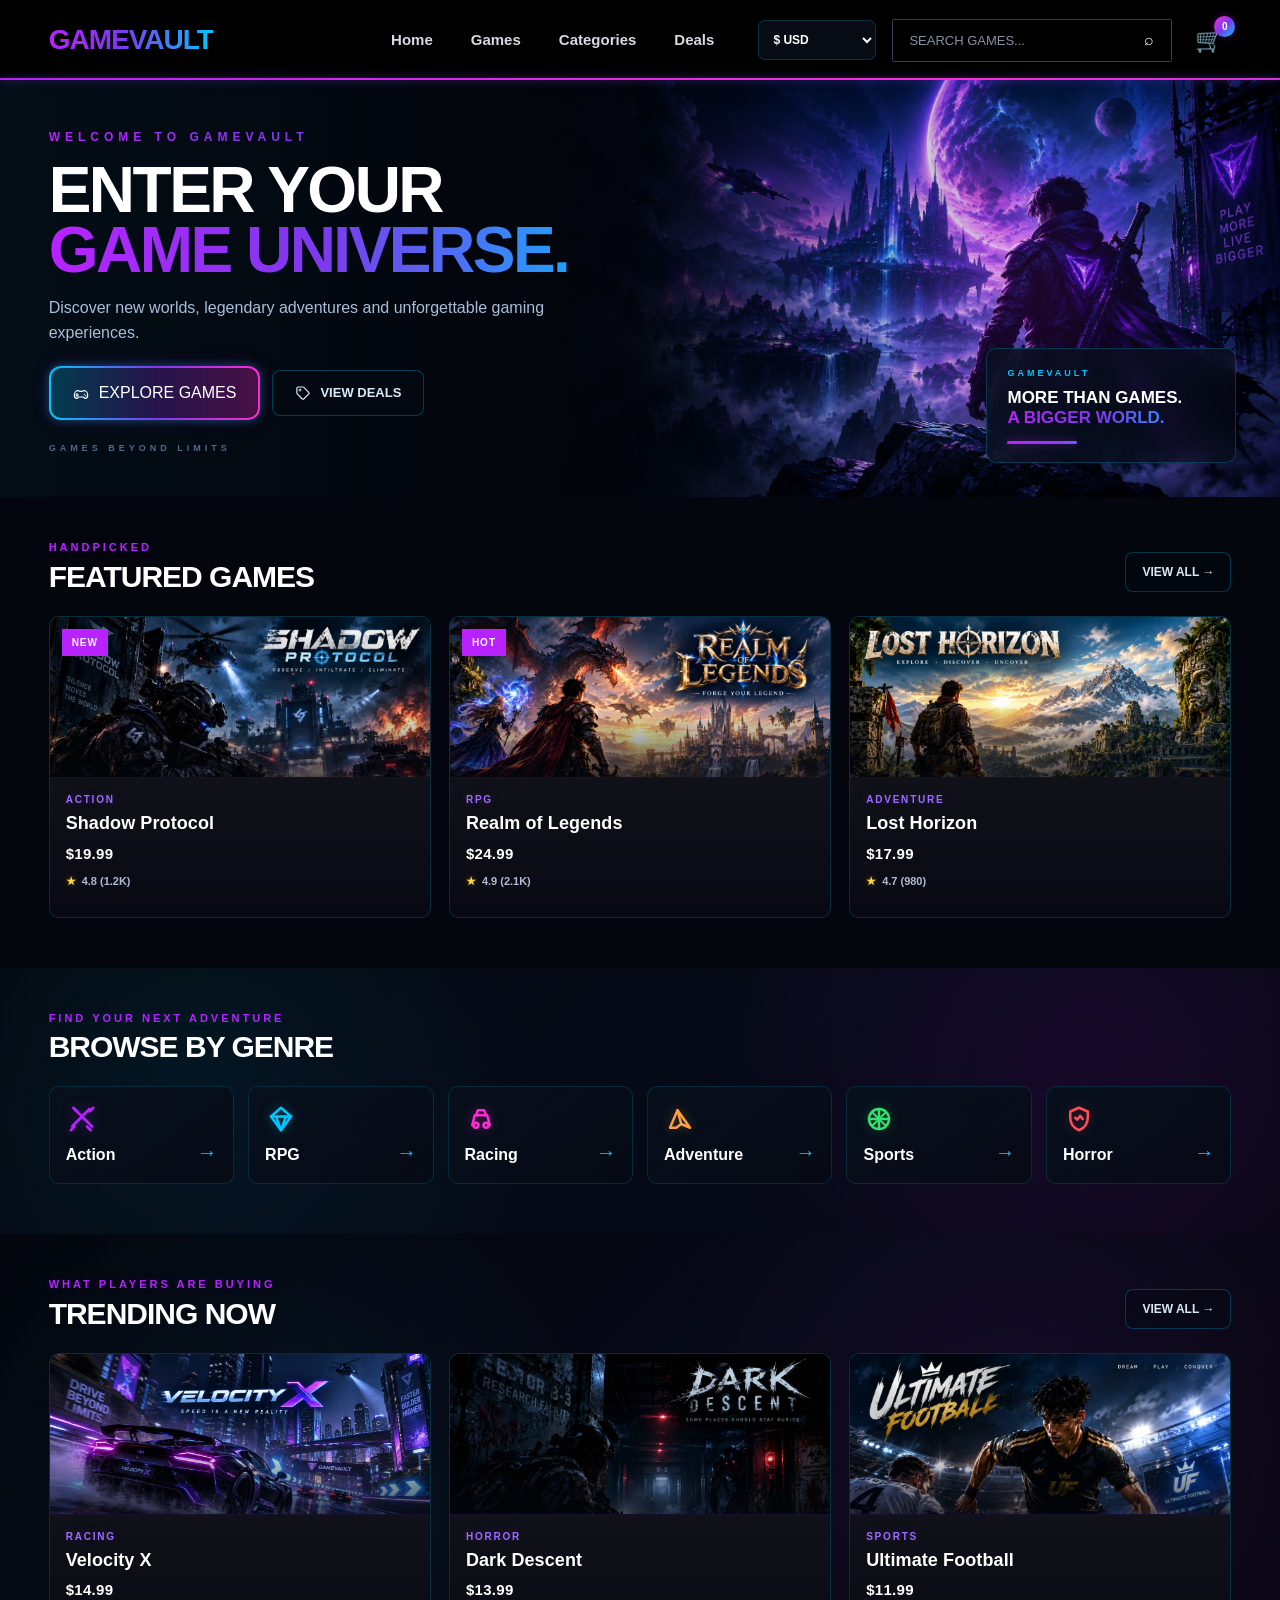
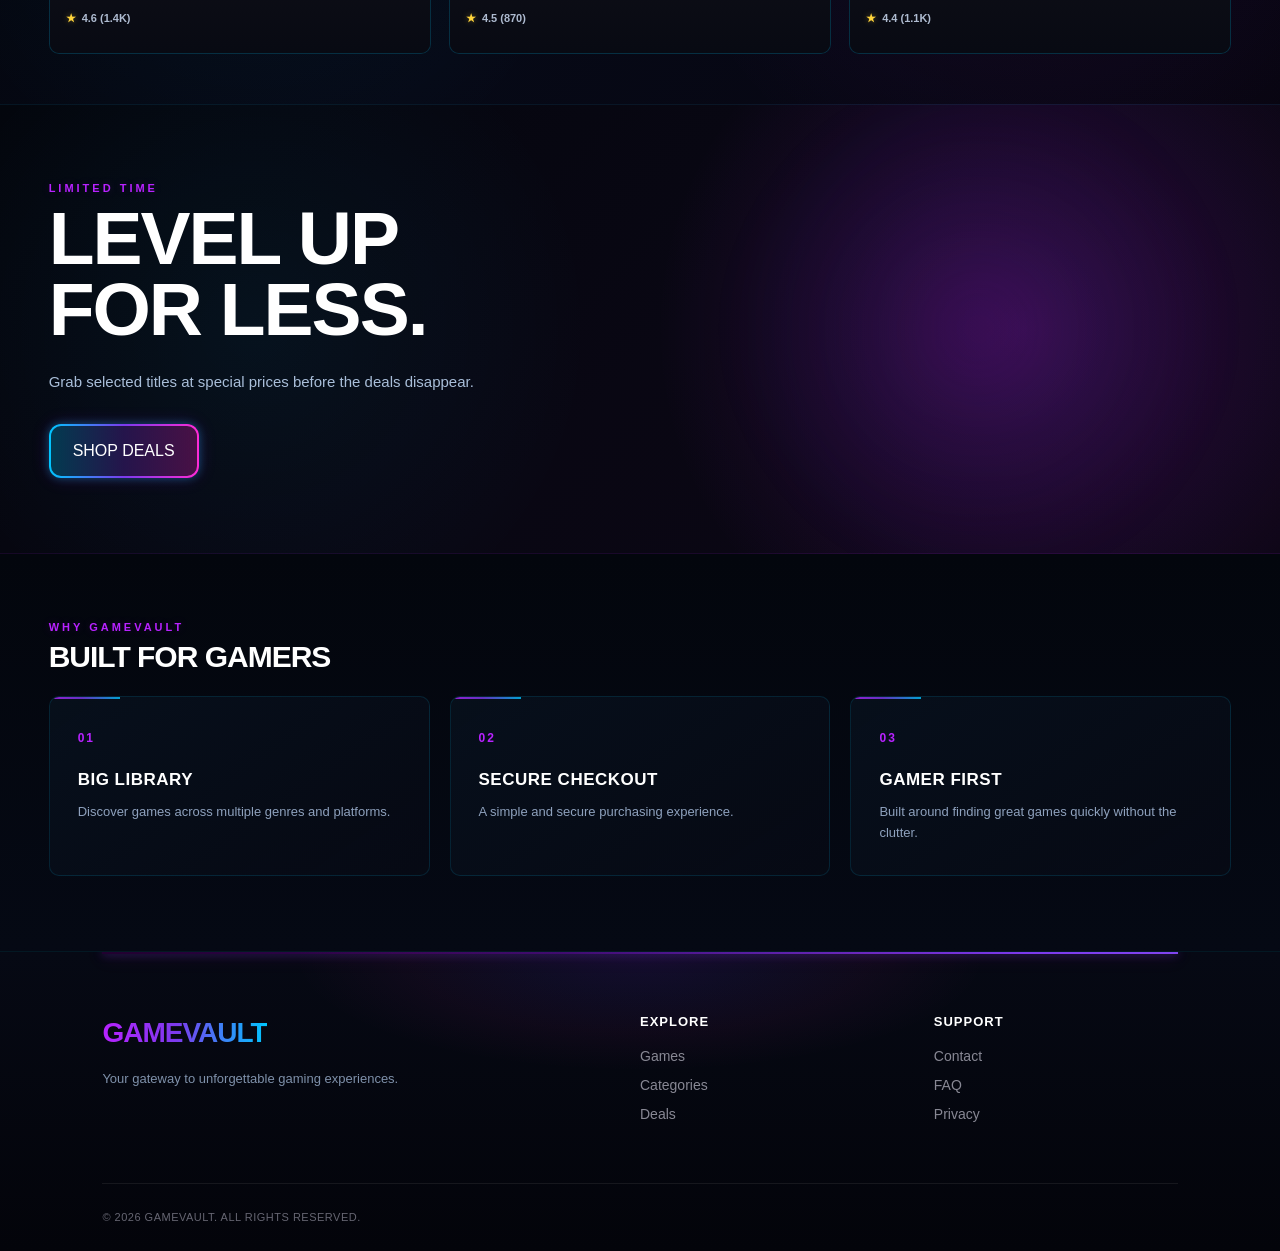
==== commit 6612145a: "changed jpeg" ====
--- a/index.html
+++ b/index.html
@@ -335,7 +335,7 @@
                     <div class="game-image">
 
                         <img
-                            src="shadow-protocol.JPEG"
+                            src="shadow-protocol.jpeg"
                             alt="Shadow Protocol"
                         >
 
@@ -379,7 +379,7 @@
                     <div class="game-image game-image-2">
 
                         <img
-                            src="realm-of-legends.JPEG"
+                            src="realm-of-legends.jpeg"
                             alt="Realm of Legends"
                         >
 
@@ -424,7 +424,7 @@
                     <div class="game-image game-image-3">
 
                         <img
-                            src="lost-horizon.JPEG"
+                            src="lost-horizon.jpeg"
                             alt="Lost Horizon"
                         >
 
@@ -849,7 +849,7 @@
                     <div class="game-image game-image-4">
 
                         <img
-                            src="velocity-x.JPEG"
+                            src="velocity-x.jpeg"
                             alt="Velocity X"
                         >
 
@@ -889,7 +889,7 @@
                     <div class="game-image game-image-5">
 
                         <img
-                            src="dark-descent.JPEG"
+                            src="dark-descent.jpeg"
                             alt="Dark Descent"
                         >
 
@@ -929,7 +929,7 @@
                     <div class="game-image game-image-6">
 
                         <img
-                            src="ultimate-football.JPEG"
+                            src="ultimate-football.jpeg"
                             alt="Ultimate Football"
                         >
 
--- a/style.css
+++ b/style.css
@@ -2620,6 +2620,7 @@
 }
 
 
+
 /* =========================================
    FOOTER BOTTOM
 ========================================= */
@@ -2638,6 +2639,8 @@
 
     letter-spacing: 0.5px;
 }
+
+
 
 
 /* =========================================
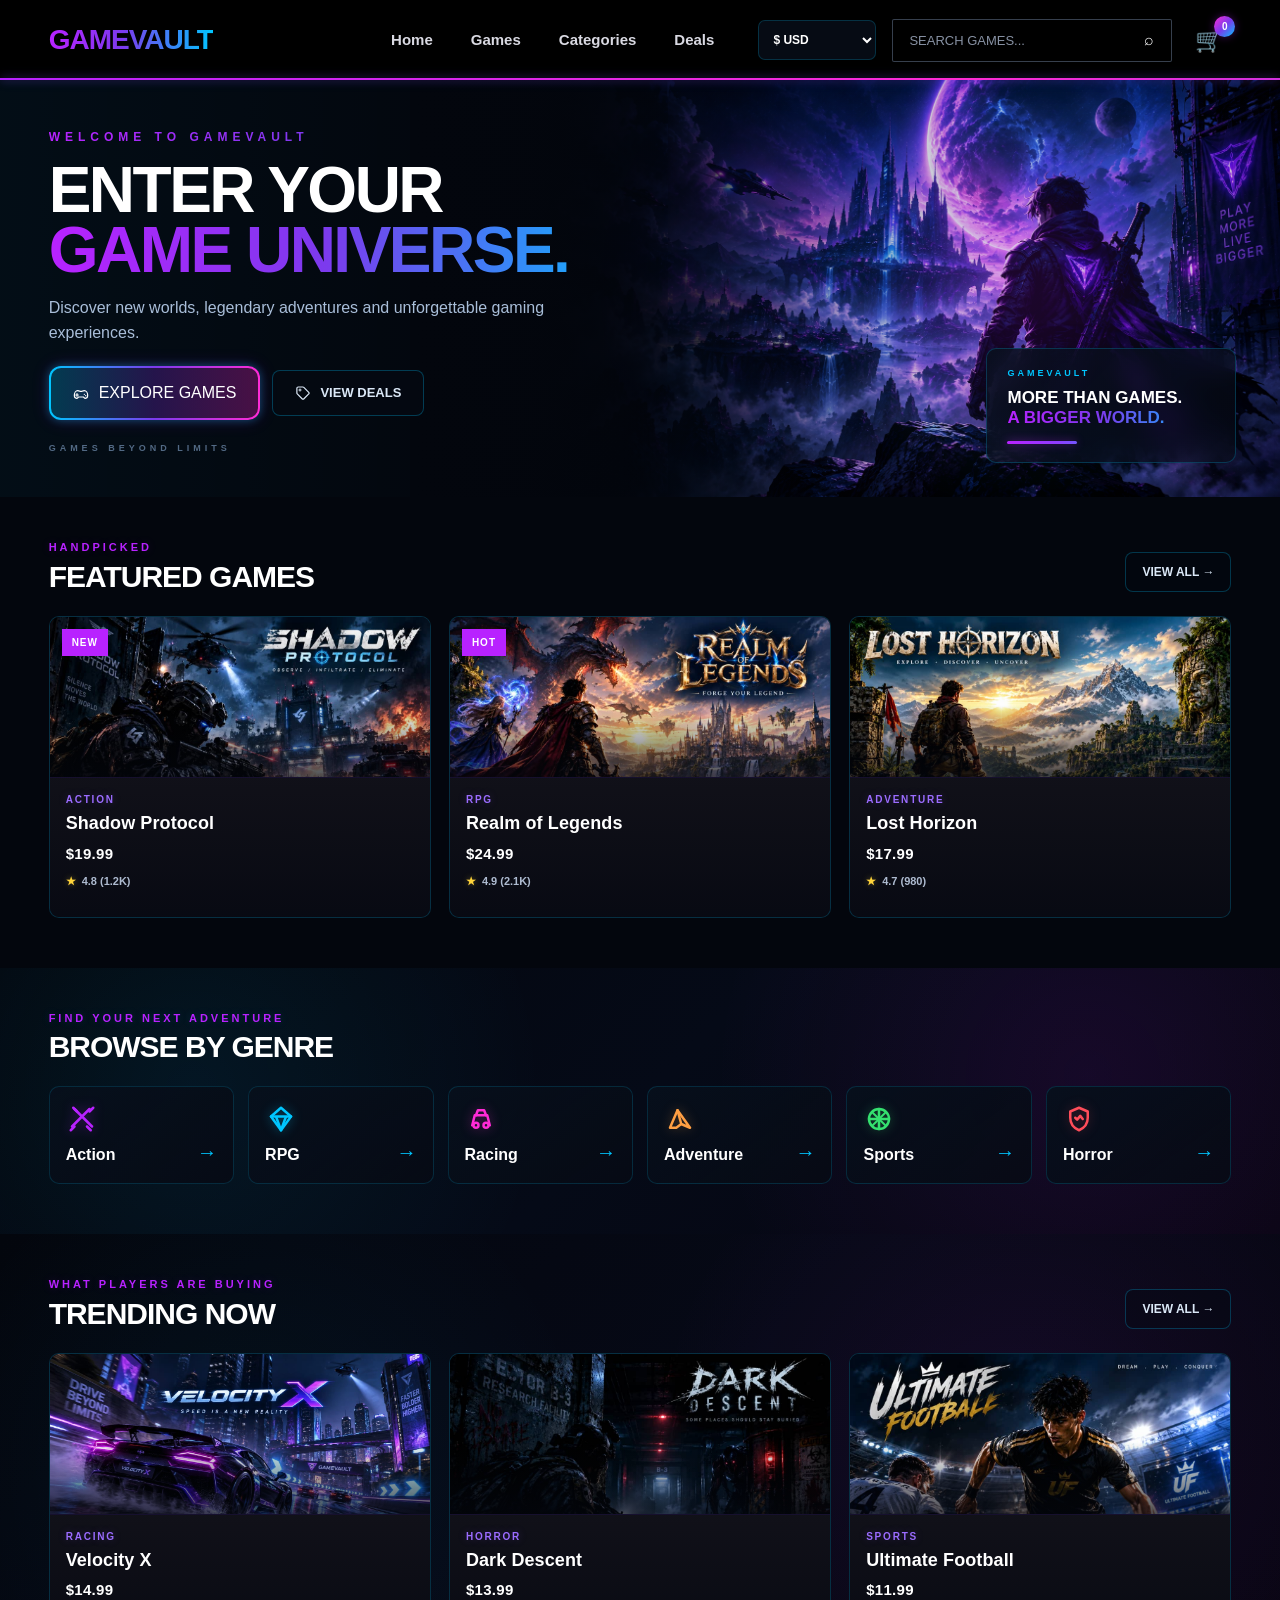
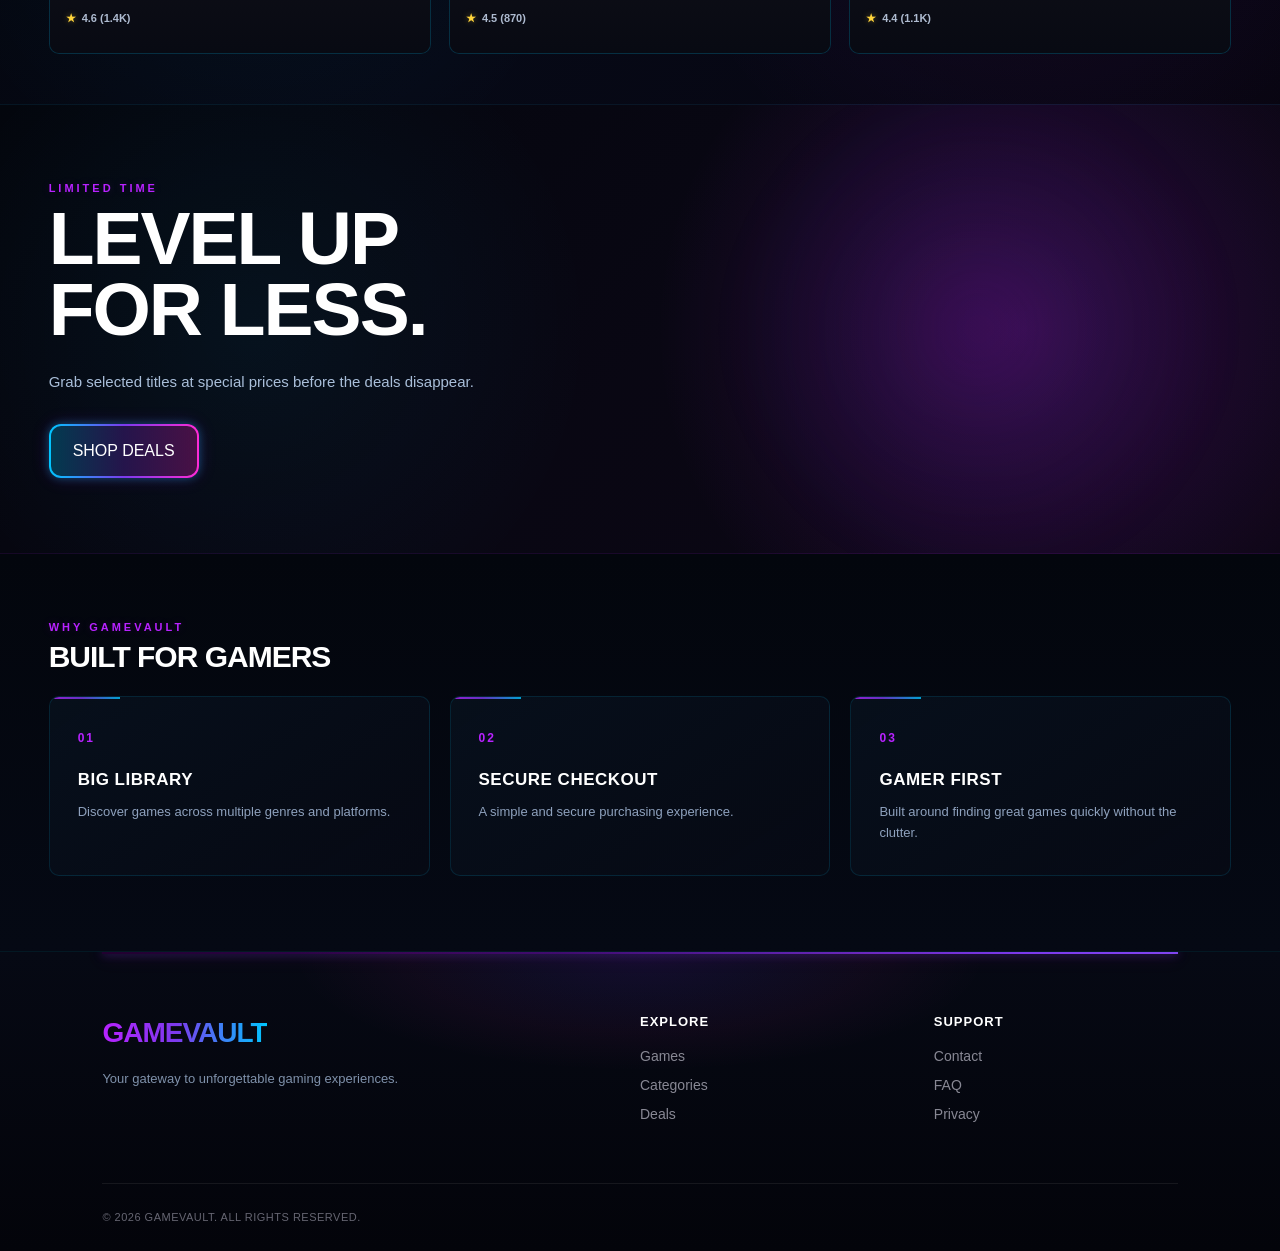
==== commit 895889b0: "" ====
--- a/index.html
+++ b/index.html
@@ -119,6 +119,23 @@
     <a href="games.html">Games</a>
     <a href="games.html#explore-games">Categories</a>
     <a href="index.html#deals">Deals</a>
+
+    <div class="mobile-currency">
+
+        <span>CURRENCY</span>
+
+        <select
+            id="mobileCurrencySelector"
+            class="mobile-currency-selector"
+        >
+            <option value="USD">$ USD</option>
+            <option value="NGN">₦ NGN</option>
+            <option value="EUR">€ EUR</option>
+            <option value="GBP">£ GBP</option>
+        </select>
+
+    </div>
+
 </div>
 
         </nav>
--- a/style.css
+++ b/style.css
@@ -41,6 +41,7 @@
 
 html {
     scroll-behavior: smooth;
+    overflow-x: hidden;
 }
 
 body {
@@ -2689,7 +2690,7 @@
         padding-right: 4%;
 
         display: grid;
-        grid-template-columns: 40% 50% 10%;
+        grid-template-columns: auto minmax(0, 1fr) auto;
         align-items: center;
 
         gap: 0;
@@ -2713,6 +2714,29 @@
         align-items: center;
         justify-content: flex-end;
         gap: 8px;
+    }
+
+    .mobile-menu-btn {
+        flex-shrink: 0;
+        width: 42px;
+        height: 42px;
+         padding: 0;
+         margin-right: 8px;
+
+        display: flex;
+        align-items: center;
+        justify-content: center;
+
+        border: 1px solid rgba(184, 34, 255, 0.45);
+        border-radius: 8px;
+
+        background: rgba(5, 8, 18, 0.9);
+        color: #ffffff;
+
+        font-size: 24px;
+        line-height: 1;
+
+        cursor: pointer;
     }
 
     .search-box {
@@ -2858,6 +2882,43 @@
     .footer-content > div:first-child {
         grid-column: 1 / -1;
     }
+
+    .mobile-menu-btn{
+        display: flex !important;
+    }
+
+    
+}
+
+@media (max-width: 925px) {
+
+    .nav-links {
+        display: none;
+    }
+
+    .mobile-menu-btn {
+        flex-shrink: 0;
+        width: 42px;
+        height: 42px;
+        padding: 0;
+        margin-right: 8px;
+
+        display: flex !important;
+        align-items: center;
+        justify-content: center;
+
+        border: 1px solid rgba(184, 34, 255, 0.45);
+        border-radius: 8px;
+
+        background: rgba(5, 8, 18, 0.9);
+        color: #ffffff;
+
+        font-size: 24px;
+        line-height: 1;
+
+        cursor: pointer;
+    }
+
 }
 
 
@@ -2870,7 +2931,7 @@
     /* NAV */
 
     .search-box {
-        width: 145px;
+        width: 125px;
     }
 
     .search-box input {
@@ -6635,9 +6696,7 @@
         gap: 18px;
     }
 
-    .nav-links {
-        display: none;
-    }
+
 
     .nav-actions {
         margin-left: auto;
@@ -6664,6 +6723,7 @@
 /* MOBILE MENU */
 
 .mobile-menu-btn {
+
     display: none;
     margin-left: 2px;
     width: 40px;
@@ -6692,26 +6752,20 @@
     display: none;
 }
 
+.mobile-menu.active {
+    display: block;
+    opacity: 1;
+    visibility: visible;
+    transform: translateY(0);
+    pointer-events: auto;
+}
+
 
 /* MOBILE */
 
-@media (max-width: 800px) {
-
-    .mobile-menu-btn {
-    display: flex;
-    align-items: center;
-    justify-content: center;
-
-    width: 38px;
-    height: 38px;
-
-    margin: 0 auto;
-
-    position: static;
-    transform: none;
-
-    flex-shrink: 0;
-    }
+@media (max-width: 925px) {
+
+
 
 
     .mobile-menu {
@@ -6740,12 +6794,8 @@
         z-index: 9999;
     }
 
-    .mobile-menu.active {
-        opacity: 1;
-        visibility: visible;
-        transform: translateY(0);
-        pointer-events: auto;
-    }
+    
+
 
     .mobile-menu a {
         display: block;
@@ -6769,4 +6819,60 @@
     }
 
 
+}
+
+
+html,
+body {
+    max-width: 100%;
+     overflow-x: hidden;
+}
+
+        @media (max-width: 800px) {
+
+    .games-hero-visual {
+        left: 0;
+        right: 0;
+        width: 100%;
+        top: 0;
+        bottom: 0;
+
+        background:
+            linear-gradient(
+                90deg,
+                rgba(3,6,13,.96) 0%,
+                rgba(3,6,13,.82) 28%,
+                rgba(3,6,13,.55) 55%,
+                rgba(3,6,13,.35) 100%
+            ),
+            url("games-hero.png") center center / cover no-repeat;
+    }
+
+}
+
+.mobile-currency {
+    display: flex;
+    align-items: center;
+    justify-content: space-between;
+    gap: 12px;
+    margin-top: 8px;
+    padding-top: 14px;
+    border-top: 1px solid rgba(255,255,255,.08);
+}
+
+.mobile-currency span {
+    color: #8ea1bd;
+    font-size: 11px;
+    font-weight: 700;
+    letter-spacing: 1px;
+}
+
+.mobile-currency-selector {
+    padding: 8px 10px;
+    border: 1px solid rgba(184,34,255,.35);
+    border-radius: 6px;
+    background: #080b14;
+    color: #fff;
+    font-size: 12px;
+    outline: none;
 }
